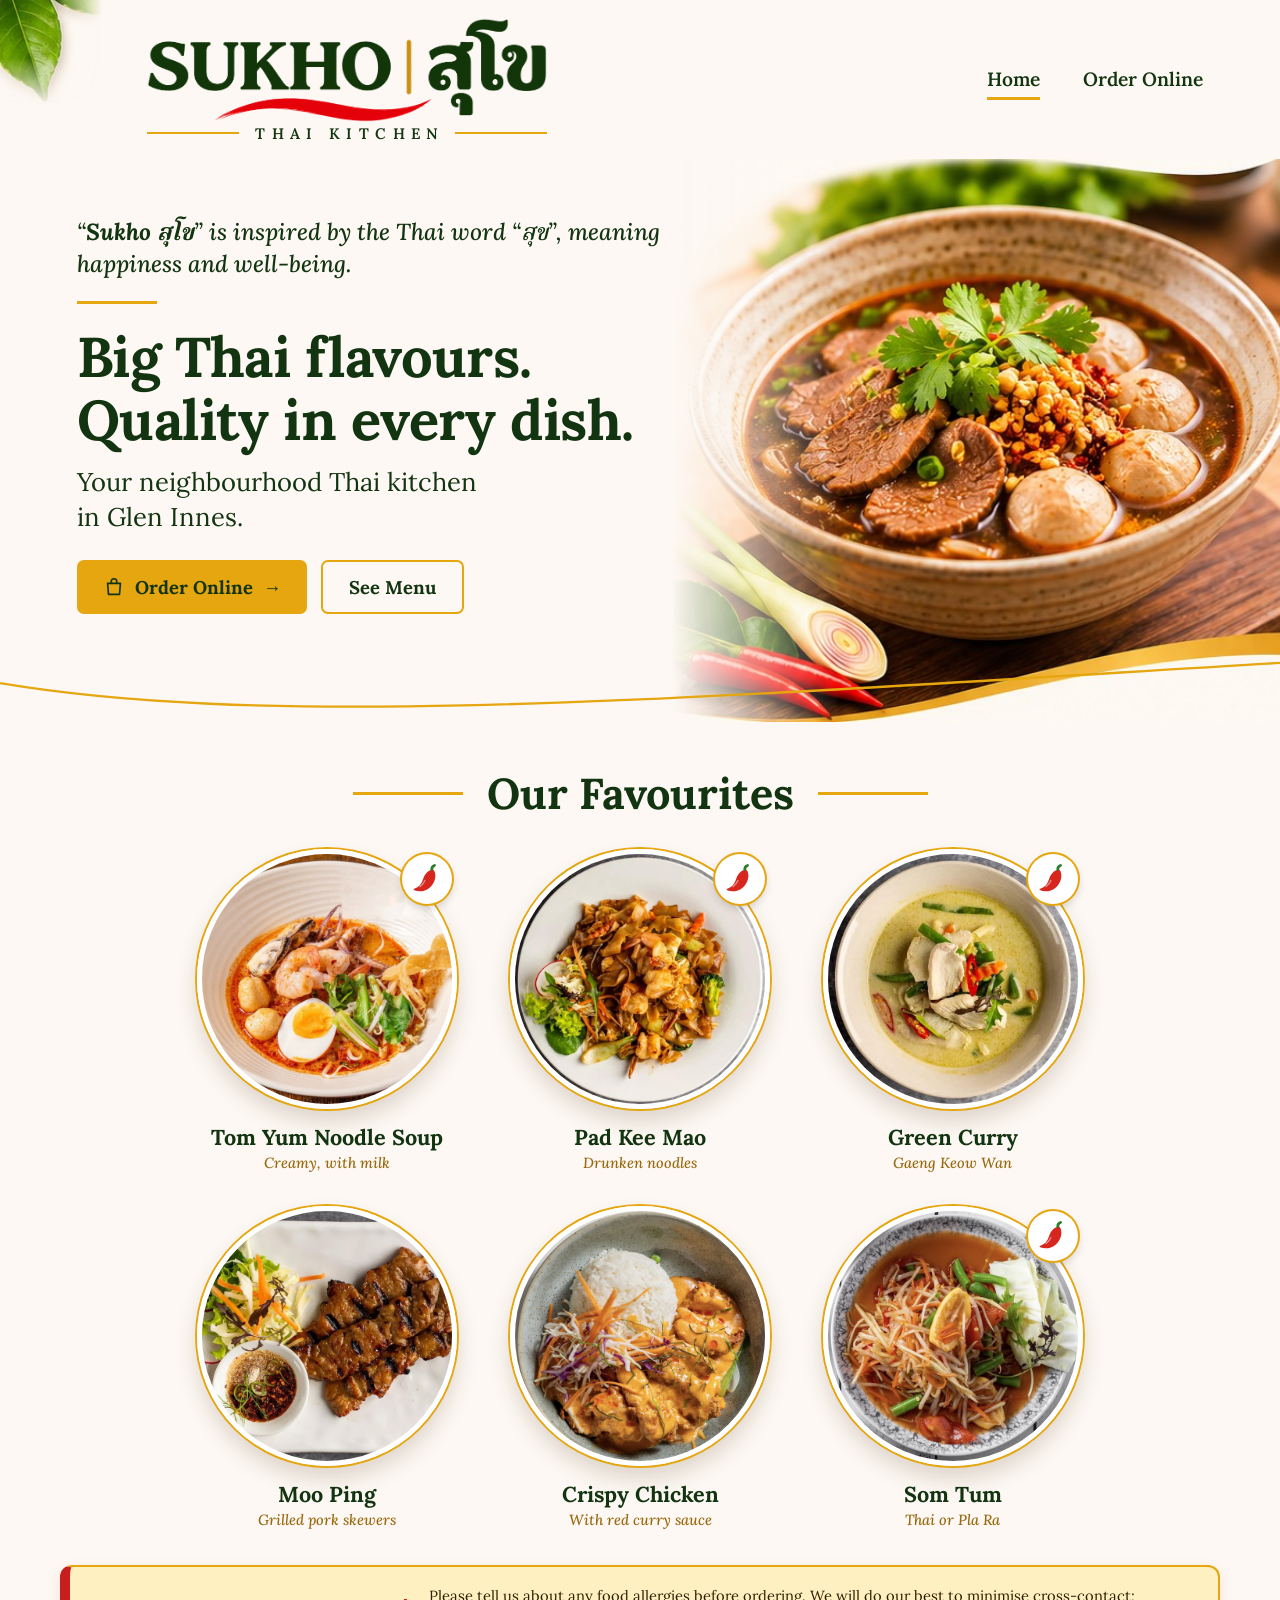
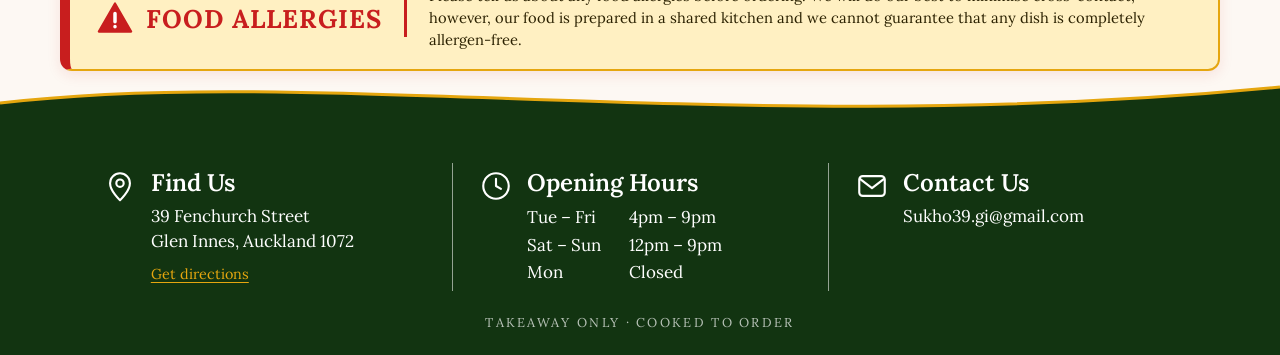
==== index.html @ 6299e85e "Add files via upload" ====
<!DOCTYPE html>
<html lang="en"><head><meta charset="utf-8">
<meta name="viewport" content="width=device-width, initial-scale=1, viewport-fit=cover">
<title>Sukho Thai Kitchen | สุโข – Glen Innes</title>
<meta name="description" content="Sukho Thai Kitchen, Glen Innes, Auckland. Big Thai flavours, quality in every dish. Takeaway cooked to order.">
<link rel="stylesheet" href="https://fonts.googleapis.com/css2?family=Lora:ital,wght@0,500;0,600;0,700;1,500;1,600&family=Noto+Serif+Thai:wght@500;700&display=swap">
<style>*,*:before,*:after{box-sizing:border-box}
:root{--cream:#FDF8F3;--green:#123411;--green2:#0E2A0E;--gold:#E5A60F;--ink:#1C2A1B;--mute:#3A4A39;--red:#C81E1E}
html{scroll-behavior:smooth}
body{margin:0;background:var(--cream);color:var(--ink);font:17px/1.55 "Lora","Noto Serif Thai",Georgia,serif;overflow-x:hidden}
img{max-width:100%;display:block}a{color:inherit}
:focus-visible{outline:3px solid var(--gold);outline-offset:3px}
[hidden]{display:none!important}

/* header */
.top{position:relative;display:flex;align-items:center;justify-content:space-between;gap:24px;padding:18px clamp(16px,6vw,110px) 6px;max-width:1280px;margin:0 auto}
.leaf{position:absolute;left:0;top:0;width:clamp(48px,8vw,104px);pointer-events:none;-webkit-mask-image:linear-gradient(90deg,#000 55%,transparent 100%),linear-gradient(180deg,#000 55%,transparent 100%);-webkit-mask-composite:source-in;mask-image:linear-gradient(90deg,#000 55%,transparent 100%),linear-gradient(180deg,#000 55%,transparent 100%);mask-composite:intersect}
.brand{display:block;margin-left:clamp(20px,6vw,70px);text-decoration:none;position:relative}
.brand>img{width:clamp(190px,32vw,400px);height:auto}
.tk{display:flex;align-items:center;gap:10px;margin-top:2px}
.tk i{flex:1;height:2px;background:var(--gold)}
.tk b{font:600 clamp(.6rem,1.4vw,.95rem) "Lora",serif;letter-spacing:.42em;text-transform:uppercase;color:var(--green);padding-left:.42em}
nav{display:flex;gap:clamp(14px,3.4vw,52px);font:600 clamp(.9rem,1.6vw,1.2rem) "Lora",serif;color:var(--green)}
nav a{text-decoration:none;padding:6px 0;border-bottom:3px solid transparent}
nav a.on{border-color:var(--gold)}
nav a:hover{border-color:var(--gold)}

/* hero */
.hero{position:relative;max-width:1280px;margin:0 auto;display:grid;grid-template-columns:1.05fr 1fr;align-items:center;padding:10px 0 0 clamp(16px,6vw,110px);min-height:520px}
.txt{position:relative;z-index:2;padding:20px 0 70px}
.intro{margin:0;font:italic 500 clamp(1rem,2.1vw,1.45rem)/1.35 "Lora","Noto Serif Thai",serif;color:var(--green)}
.intro b{font-weight:700}
.bar{display:block;width:80px;height:3px;background:var(--gold);margin:22px 0 22px}
h1{margin:0 0 14px;font:700 clamp(1.9rem,4.7vw,3.5rem)/1.12 "Lora",serif;color:var(--green);letter-spacing:-.01em}
.sub{margin:0 0 26px;font-size:clamp(1.05rem,2.1vw,1.6rem);line-height:1.35;color:var(--green)}
.btns{display:flex;flex-wrap:wrap;gap:14px}
.btn{display:inline-flex;align-items:center;gap:10px;text-decoration:none;font:700 clamp(.95rem,1.6vw,1.15rem) "Lora",serif;padding:13px 26px;border-radius:7px;transition:transform .15s}
.btn:hover{transform:translateY(-2px)}
.btn svg{width:22px;height:22px;fill:none;stroke:currentColor;stroke-width:1.8;stroke-linecap:round;stroke-linejoin:round}
.pri{background:var(--gold);color:var(--green)}
.pri:hover{background:#F0B52A}
.sec{border:2px solid var(--gold);color:var(--green);background:transparent}
.pic{position:relative;align-self:stretch;margin-left:-14%}
.pic img{width:100%;height:100%;object-fit:cover;object-position:left center;
 -webkit-mask-image:linear-gradient(90deg,transparent 0,transparent 9%,#000 34%);mask-image:linear-gradient(90deg,transparent 0,transparent 9%,#000 34%)}
.wave{position:absolute;left:0;right:0;bottom:0;width:100%;height:70px;z-index:3;pointer-events:none}

/* favourites */
.fav{max-width:1240px;margin:0 auto;padding:44px clamp(14px,3vw,40px) 18px}
.fav h2{display:flex;align-items:center;justify-content:center;gap:24px;margin:0 0 28px;font:700 clamp(1.7rem,3.6vw,2.7rem) "Lora",serif;color:var(--green)}
.fav h2 i{flex:0 1 110px;height:3px;background:var(--gold)}
.grid{display:grid;grid-template-columns:repeat(3,1fr);gap:38px clamp(18px,3vw,44px);max-width:1080px;margin:0 auto}
figure{margin:0;text-align:center}
.ph{position:relative;display:block;width:min(100%,260px);margin:0 auto}
.hot{position:absolute;right:2%;top:2%;width:clamp(38px,5vw,50px);aspect-ratio:1;border-radius:50%;background:#fff;box-shadow:0 0 0 2px var(--gold),0 4px 10px rgba(0,0,0,.18);display:grid;place-items:center}
.hot svg{width:68%;height:68%}
.sr{position:absolute;width:1px;height:1px;overflow:hidden;clip:rect(0 0 0 0)}
.legend{display:flex;align-items:center;justify-content:center;gap:8px;margin:-10px 0 28px;font-size:.9rem;color:var(--mute);text-align:center}
.legend .lg{width:20px;height:20px;flex:none}
figure img,.ph img{display:block;width:100%;aspect-ratio:1;object-fit:cover;border-radius:50%;margin:0 auto;border:5px solid #fff;box-shadow:0 0 0 2px var(--gold),0 12px 22px rgba(70,45,10,.18);transition:transform .25s}
figure:hover img{transform:scale(1.03)}
.fav .legend{margin:28px 0 0}
figcaption{margin-top:16px;display:flex;flex-direction:column;gap:2px}
figcaption strong{font:700 clamp(1.05rem,2vw,1.35rem) "Lora",serif;color:var(--green)}
figcaption em{font:italic 500 .92rem "Lora",serif;color:#9A6A12}
figcaption span{margin-top:4px;font-size:.88rem;line-height:1.5;color:var(--mute);max-width:30ch;margin-inline:auto}

/* home: 4 featured + menu link */
.grid.six{grid-template-columns:repeat(3,1fr);max-width:900px;gap:34px clamp(18px,3vw,44px)}
.grid.six figcaption{margin-top:14px}
.morewrap{margin:30px 0 0;text-align:center}
.morewrap .btn{display:inline-flex}

/* menu page */
.menu{max-width:1120px;margin:0 auto;padding:34px clamp(16px,4vw,40px) 10px}
.menu h1{display:flex;align-items:center;justify-content:center;gap:24px;margin:0 0 14px;font:700 clamp(2rem,4.4vw,3.2rem) "Lora",serif;color:var(--green)}
.menu h1 i{flex:0 1 110px;height:3px;background:var(--gold)}
.menu .legend{margin:0 0 34px}
.mlist{display:grid;grid-template-columns:repeat(2,1fr);gap:30px clamp(24px,4vw,56px)}
.item{display:flex;gap:20px;align-items:center}
.item .ph{flex:none;width:clamp(104px,16vw,150px);margin:0}
.item .ph img{border-width:4px}
.item:last-child{grid-column:1/-1;justify-self:center;max-width:560px}
.item .hot{width:clamp(30px,4vw,38px)}
.item h3{margin:0;font:700 clamp(1.1rem,2vw,1.4rem) "Lora",serif;color:var(--green);line-height:1.25}
.item em{display:block;margin:2px 0 6px;font:italic 500 .92rem "Lora",serif;color:#9A6A12}
.item p{margin:0;font-size:.92rem;line-height:1.5;color:var(--mute)}
.soon{margin:36px 0 0;text-align:center;font-size:.9rem;color:var(--mute);font-style:italic}

/* allergy */
.allergy{display:flex;align-items:center;gap:22px;max-width:1160px;margin:18px auto 56px;padding:18px 26px;background:#FFF0C2;border:2px solid var(--gold);border-left:10px solid var(--red);border-radius:12px;box-shadow:0 4px 14px rgba(200,30,30,.10)}
.allergy{width:calc(100% - 28px)}
.ttl{display:flex;align-items:center;gap:12px;flex:none;padding-right:22px;border-right:3px solid var(--red)}
.ttl svg{width:38px;height:38px;flex:none}
.ttl strong{font:800 clamp(1.1rem,2.2vw,1.6rem) "Lora",serif;color:var(--red);text-transform:uppercase;letter-spacing:.04em}
.allergy p{margin:0;font-size:.92rem;line-height:1.5;color:#2B2100}

/* footer */
footer{position:relative;background:var(--green);color:#fff;padding:36px clamp(16px,6vw,110px) 22px}
.fw{position:absolute;left:0;right:0;top:-58px;width:100%;height:60px}
.cols{position:relative;display:grid;grid-template-columns:repeat(3,1fr);max-width:1160px;margin:0 auto}
.c{display:flex;gap:14px;align-items:flex-start;padding:4px 26px}
.c+.c{border-left:1px solid rgba(255,255,255,.55)}
.c svg{flex:none;width:34px;height:34px;fill:none;stroke:#fff;stroke-width:1.5;stroke-linecap:round;stroke-linejoin:round;margin-top:2px}
h3{margin:0 0 6px;font:600 clamp(1.1rem,2vw,1.5rem) "Lora",serif}
.c p{margin:0 0 6px;line-height:1.45}
.c a{text-decoration:none}
.c a:hover{text-decoration:underline}
.dir{display:inline-block;margin-top:2px;color:var(--gold);font-size:.9rem;text-decoration:underline!important;text-underline-offset:3px}
table{border-collapse:collapse}td{padding:1px 28px 1px 0;line-height:1.5}
.note{margin:22px 0 0;text-align:center;font-size:.8rem;letter-spacing:.18em;text-transform:uppercase;color:rgba(255,255,255,.7)}

/* tablet / phone */
@media(max-width:860px){
 .top{flex-wrap:wrap;padding-top:14px}
 nav{width:100%;justify-content:center;padding-top:4px}
 .hero{grid-template-columns:1fr;padding:0 16px;min-height:0}
 .txt{padding:16px 0 10px}
 .pic{margin:0 -16px;aspect-ratio:4/3;max-height:420px}
 .pic img{-webkit-mask-image:linear-gradient(180deg,transparent 0,#000 22%),linear-gradient(90deg,transparent 0,transparent 7%,#000 22%);-webkit-mask-composite:source-in;mask-image:linear-gradient(180deg,transparent 0,#000 22%),linear-gradient(90deg,transparent 0,transparent 7%,#000 22%);mask-composite:intersect;object-position:center}
 .fav h2{gap:12px;font-size:1.6rem;white-space:nowrap}.fav h2 i{flex:1 1 20px;min-width:14px}
 .wave{height:44px}
 .grid{grid-template-columns:repeat(2,1fr);gap:26px 14px}
 .grid.six{grid-template-columns:repeat(3,1fr);gap:22px 8px}
 .grid.six figcaption strong{font-size:.82rem}.grid.six figcaption em{font-size:.72rem}
 .grid.six .ph img{border-width:3px}.grid.six .hot{width:26px}
 .mlist{grid-template-columns:1fr;gap:22px}
 .item{gap:14px}
 .menu h1{gap:12px}.menu h1 i{flex:1 1 20px;min-width:14px}
 .allergy{flex-direction:column;align-items:flex-start;gap:10px;padding:16px 18px}
 .ttl{border-right:0;padding-right:0}
 .allergy{border-left-width:8px;padding:16px 18px}
 .cols{grid-template-columns:1fr;gap:18px}
 .c,.c+.c{border-left:0;padding:0}
 .c+.c{border-top:1px solid rgba(255,255,255,.3);padding-top:16px}
}
@media(prefers-reduced-motion:reduce){html{scroll-behavior:auto}.btn,figure img{transition:none}}
</style></head>
<body>

<!-- HEADER -->
<header class="top">
 <img class="leaf" src="[data-uri]" alt="">
 <a class="brand" href="#top" aria-label="Sukho Thai Kitchen">
  <img src="[data-uri]" alt="Sukho สุโข">
  <span class="tk"><i></i><b>Thai Kitchen</b><i></i></span>
 </a>
 <nav aria-label="Main">
  <a class="on" href="#top">Home</a>
  <a href="#contact" data-order>Order Online</a>
 </nav>
</header>

<!-- HERO -->
<section class="hero" id="top">
 <div class="txt">
  <p class="intro">“<b>Sukho สุโข</b>” is inspired by the Thai word “สุข”, meaning happiness and well-being.</p>
  <i class="bar"></i>
  <h1>Big Thai flavours.<br>Quality in every dish.</h1>
  <p class="sub">Your neighbourhood Thai kitchen<br>in Glen Innes.</p>
  <div class="btns">
   <a class="btn pri" href="#contact" data-order><svg viewBox="0 0 24 24" aria-hidden="true"><path d="M5 8h14l-1 12H6L5 8z"/><path d="M9 8V6a3 3 0 016 0v2"/></svg><span data-ordertxt>Order Online</span><em>→</em></a>
   <a class="btn sec" href="#favourites" data-menu>See Menu</a>
  </div>
 </div>
 <div class="pic"><img src="[data-uri]" alt="Thai beef noodle soup with meatballs, coriander and chilli"></div>
 <svg class="wave" viewBox="0 0 1200 90" preserveAspectRatio="none" aria-hidden="true"><path d="M0 40C260 100 640 60 1200 14" fill="none" stroke="#E5A60F" stroke-width="3"/></svg>
</section>

<!-- FAVOURITES -->
<section class="fav" id="favourites">
 <h2><i></i>Our Favourites<i></i></h2>
 <div class="grid six">
  <figure><span class="ph"><img src="[data-uri]" alt="Tom Yum Noodle Soup, Creamy, with milk"><span class="hot" title="Spicy"><svg viewBox="0 0 32 32" aria-hidden="true"><path d="M20.500 7.200c-4.200 1-6.800 4.400-8.300 9.300-1.300 4.200-3.800 7.300-8.100 8.600-1 .3-.9 1.300-.1 1.600 8.800 3.100 17.300-2.200 19.500-10.800 1-3.800.1-6.800-1.500-8.500-.6-.6-1.100-.4-1.500-.2z" fill="#D7261E"/><path d="M20.500 7.200c-.1-1.800.8-3.300 2.600-3.900" fill="none" stroke="#2F7A2B" stroke-width="2.600" stroke-linecap="round"/><path d="M14 17.500c-.9 2.400-2.400 4.300-4.600 5.600" fill="none" stroke="#fff" stroke-opacity=".45" stroke-width="1.400" stroke-linecap="round"/></svg><b class="sr">Spicy</b></span></span><figcaption><strong>Tom Yum Noodle Soup</strong><em>Creamy, with milk</em></figcaption></figure>
  <figure><span class="ph"><img src="[data-uri]" alt="Pad Kee Mao, Drunken noodles"><span class="hot" title="Spicy"><svg viewBox="0 0 32 32" aria-hidden="true"><path d="M20.500 7.200c-4.200 1-6.800 4.400-8.300 9.300-1.300 4.200-3.800 7.300-8.100 8.600-1 .3-.9 1.300-.1 1.600 8.800 3.100 17.300-2.200 19.500-10.800 1-3.800.1-6.800-1.500-8.500-.6-.6-1.100-.4-1.500-.2z" fill="#D7261E"/><path d="M20.500 7.200c-.1-1.800.8-3.300 2.600-3.900" fill="none" stroke="#2F7A2B" stroke-width="2.600" stroke-linecap="round"/><path d="M14 17.500c-.9 2.400-2.400 4.300-4.600 5.600" fill="none" stroke="#fff" stroke-opacity=".45" stroke-width="1.400" stroke-linecap="round"/></svg><b class="sr">Spicy</b></span></span><figcaption><strong>Pad Kee Mao</strong><em>Drunken noodles</em></figcaption></figure>
  <figure><span class="ph"><img src="[data-uri]" alt="Green Curry, Gaeng Keow Wan"><span class="hot" title="Spicy"><svg viewBox="0 0 32 32" aria-hidden="true"><path d="M20.500 7.200c-4.200 1-6.800 4.400-8.300 9.300-1.300 4.200-3.800 7.300-8.100 8.600-1 .3-.9 1.300-.1 1.600 8.800 3.100 17.300-2.200 19.500-10.800 1-3.800.1-6.800-1.500-8.500-.6-.6-1.100-.4-1.500-.2z" fill="#D7261E"/><path d="M20.500 7.200c-.1-1.800.8-3.300 2.600-3.900" fill="none" stroke="#2F7A2B" stroke-width="2.600" stroke-linecap="round"/><path d="M14 17.500c-.9 2.400-2.400 4.300-4.600 5.600" fill="none" stroke="#fff" stroke-opacity=".45" stroke-width="1.400" stroke-linecap="round"/></svg><b class="sr">Spicy</b></span></span><figcaption><strong>Green Curry</strong><em>Gaeng Keow Wan</em></figcaption></figure>
  <figure><span class="ph"><img src="[data-uri]" alt="Moo Ping, Grilled pork skewers"></span><figcaption><strong>Moo Ping</strong><em>Grilled pork skewers</em></figcaption></figure>
  <figure><span class="ph"><img src="[data-uri]" alt="Crispy Chicken, With red curry sauce"></span><figcaption><strong>Crispy Chicken</strong><em>With red curry sauce</em></figcaption></figure>
  <figure><span class="ph"><img src="[data-uri]" alt="Som Tum, Thai or Pla Ra"><span class="hot" title="Spicy"><svg viewBox="0 0 32 32" aria-hidden="true"><path d="M20.500 7.200c-4.200 1-6.800 4.400-8.300 9.300-1.300 4.200-3.800 7.300-8.100 8.600-1 .3-.9 1.300-.1 1.600 8.800 3.100 17.300-2.200 19.500-10.800 1-3.800.1-6.800-1.500-8.500-.6-.6-1.100-.4-1.500-.2z" fill="#D7261E"/><path d="M20.500 7.200c-.1-1.800.8-3.300 2.600-3.900" fill="none" stroke="#2F7A2B" stroke-width="2.600" stroke-linecap="round"/><path d="M14 17.500c-.9 2.400-2.400 4.300-4.600 5.600" fill="none" stroke="#fff" stroke-opacity=".45" stroke-width="1.400" stroke-linecap="round"/></svg><b class="sr">Spicy</b></span></span><figcaption><strong>Som Tum</strong><em>Thai or Pla Ra</em></figcaption></figure>
 </div>
</section>

<!-- FOOD ALLERGIES -->
<section class="allergy" aria-labelledby="alg">
 <div class="ttl"><svg viewBox="0 0 24 24" aria-hidden="true"><path d="M12 2.800 1.800 20.600h20.400L12 2.800z" fill="#C81E1E" stroke="#C81E1E" stroke-width="1.400" stroke-linejoin="round"/><path d="M12 9.200v5.200M12 17.400v.1" fill="none" stroke="#fff" stroke-width="2.200" stroke-linecap="round"/></svg><strong id="alg">Food Allergies</strong></div>
 <p>Please tell us about any food allergies before ordering. We will do our best to minimise cross-contact; however, our food is prepared in a shared kitchen and we cannot guarantee that any dish is completely allergen-free.</p>
</section>

<!-- FOOTER -->
<footer id="contact">
 <svg class="fw" viewBox="0 0 1200 60" preserveAspectRatio="none" aria-hidden="true"><path d="M0 34C300 -4 700 70 1200 18V60H0z" fill="#123411"/><path d="M0 34C300 -4 700 70 1200 18" fill="none" stroke="#E5A60F" stroke-width="3"/></svg>
 <div class="cols">
  <div class="c"><svg viewBox="0 0 24 24" aria-hidden="true"><path d="M12 22s7-6.400 7-12a7 7 0 10-14 0c0 5.600 7 12 7 12z"/><circle cx="12" cy="10" r="2.600"/></svg>
   <div><h3>Find Us</h3><p>39 Fenchurch Street<br>Glen Innes, Auckland 1072</p><a class="dir" href="https://www.google.com/maps/search/?api=1&amp;query=39+Fenchurch+Street+Glen+Innes+Auckland+1072" target="_blank" rel="noopener">Get directions</a></div></div>
  <div class="c"><svg viewBox="0 0 24 24" aria-hidden="true"><circle cx="12" cy="12" r="9"/><path d="M12 7v5l3.500 2"/></svg>
   <div><h3>Opening Hours</h3><table><tr><td>Tue – Fri</td><td>4pm – 9pm</td></tr><tr><td>Sat – Sun</td><td>12pm – 9pm</td></tr><tr><td>Mon</td><td>Closed</td></tr></table></div></div>
  <div class="c"><svg viewBox="0 0 24 24" aria-hidden="true"><rect x="3" y="5" width="18" height="14" rx="2.500"/><path d="M3.500 7l8.500 6.500L20.500 7"/></svg>
   <div><h3>Contact Us</h3><p><a href="mailto:Sukho39.gi@gmail.com">Sukho39.gi@gmail.com</a></p><p data-phoneRow hidden><a data-call></a></p></div></div>
 </div>
 <p class="note">Takeaway only · Cooked to order</p>
</footer>

<script>
/* ===== EDIT HERE ===== */
var PHONE="";        // e.g. "09 123 4567"  -> shows phone number and a call link
var ORDER_URL="";    // online ordering link, when you have one (leave empty for now)
var MENU_URL="";     // paste your menu PDF link here later, e.g. "menu.pdf" or a full https:// link
/* ===================== */
(function(){
 var d=document;
 var tel=PHONE.replace(/[^+\d]/g,"");
 [].forEach.call(d.querySelectorAll("[data-call]"),function(a){if(tel){a.href="tel:"+tel;a.textContent=PHONE;}});
 [].forEach.call(d.querySelectorAll("[data-phoneRow]"),function(r){if(tel)r.hidden=false;});
 [].forEach.call(d.querySelectorAll("[data-order]"),function(a){
  if(ORDER_URL){a.href=ORDER_URL;a.target="_blank";a.rel="noopener";}
  else if(tel){a.href="tel:"+tel;}
  else{a.href="#contact";}
 });
 if(MENU_URL)[].forEach.call(d.querySelectorAll("[data-menu]"),function(a){a.href=MENU_URL;a.target="_blank";a.rel="noopener";});
 if(!ORDER_URL&&tel){var t=d.querySelector("[data-ordertxt]");if(t)t.textContent="Call to Order";}
})();
</script>
</body></html>
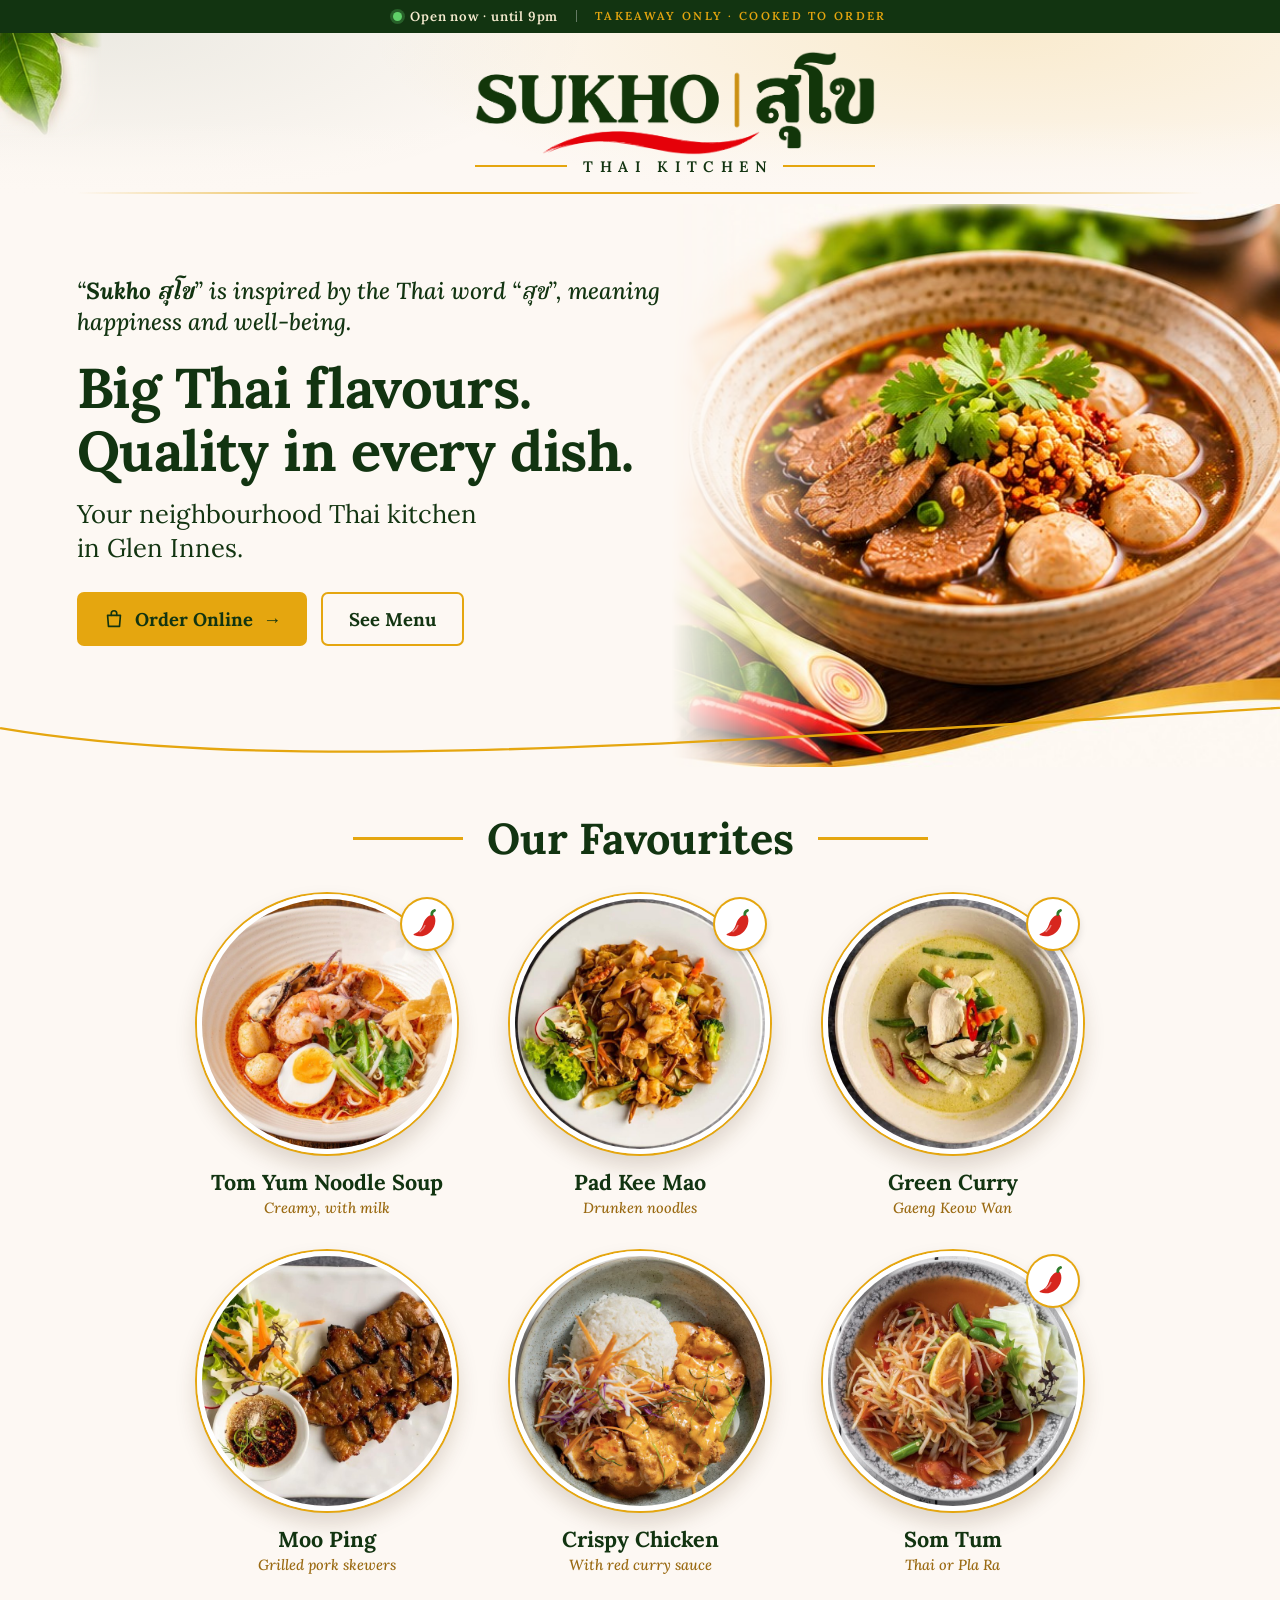
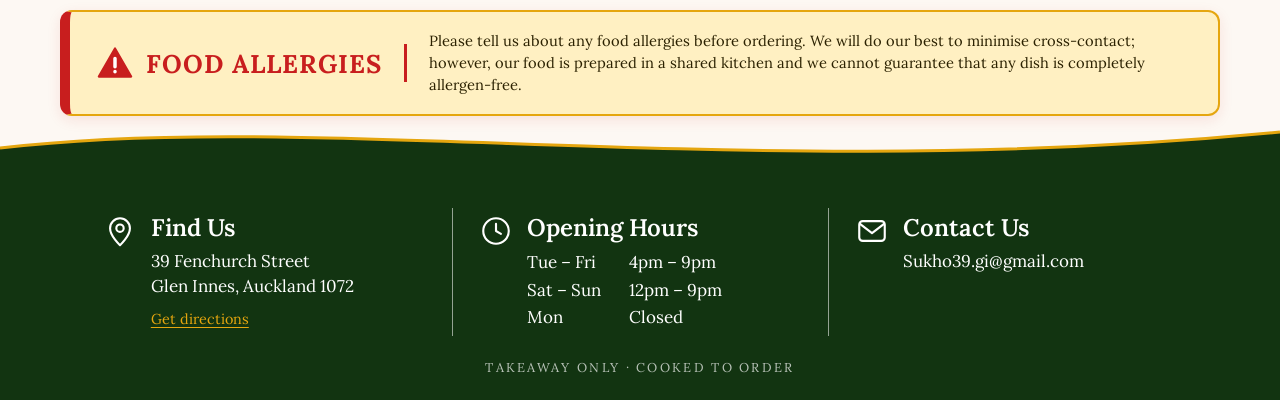
==== commit 50d1ec04: "Add files via upload" ====
--- a/index.html
+++ b/index.html
@@ -13,7 +13,7 @@
 [hidden]{display:none!important}
 
 /* header */
-.top{position:relative;display:flex;align-items:center;justify-content:space-between;gap:24px;padding:18px clamp(16px,6vw,110px) 6px;max-width:1280px;margin:0 auto}
+.top{position:relative;display:flex;align-items:center;justify-content:center;gap:24px;padding:18px clamp(16px,6vw,110px) 6px;max-width:1280px;margin:0 auto}
 .leaf{position:absolute;left:0;top:0;width:clamp(48px,8vw,104px);pointer-events:none;-webkit-mask-image:linear-gradient(90deg,#000 55%,transparent 100%),linear-gradient(180deg,#000 55%,transparent 100%);-webkit-mask-composite:source-in;mask-image:linear-gradient(90deg,#000 55%,transparent 100%),linear-gradient(180deg,#000 55%,transparent 100%);mask-composite:intersect}
 .brand{display:block;margin-left:clamp(20px,6vw,70px);text-decoration:none;position:relative}
 .brand>img{width:clamp(190px,32vw,400px);height:auto}
@@ -22,13 +22,28 @@
 .tk b{font:600 clamp(.6rem,1.4vw,.95rem) "Lora",serif;letter-spacing:.42em;text-transform:uppercase;color:var(--green);padding-left:.42em}
 nav{display:flex;gap:clamp(14px,3.4vw,52px);font:600 clamp(.9rem,1.6vw,1.2rem) "Lora",serif;color:var(--green)}
 nav a{text-decoration:none;padding:6px 0;border-bottom:3px solid transparent}
-nav a.on{border-color:var(--gold)}
+nav a.on{border-color:transparent}
 nav a:hover{border-color:var(--gold)}
+
+/* top strip + header polish */
+.strip{background:var(--green);color:#F6EBD0;display:flex;justify-content:center;align-items:center;gap:18px;flex-wrap:wrap;padding:8px 16px;font:600 .82rem/1.3 "Lora",serif;letter-spacing:.06em}
+.strip .st{display:inline-flex;align-items:center;gap:8px}
+.strip .dot{width:9px;height:9px;border-radius:50%;background:#9aa592;box-shadow:0 0 0 3px rgba(255,255,255,.12)}
+.strip.open .dot{background:#5FD068;box-shadow:0 0 0 3px rgba(95,208,104,.28)}
+.strip .tag{color:var(--gold);text-transform:uppercase;letter-spacing:.2em;font-size:.72rem}
+.strip .tag:before{content:"";display:inline-block;width:1px;height:12px;background:rgba(255,255,255,.35);margin-right:18px;vertical-align:-2px}
+.hdr{background:linear-gradient(180deg,transparent 55%,var(--cream)),radial-gradient(900px 260px at 78% 0,rgba(229,166,15,.16),transparent 70%),radial-gradient(700px 240px at 8% 0,rgba(18,52,17,.07),transparent 70%),var(--cream)}
+nav{align-items:center}
+nav a.ordb{background:var(--gold);color:var(--green);padding:10px 22px;border-radius:999px;border-bottom:0;box-shadow:0 3px 0 #B98308;transition:transform .15s,background .15s}
+nav a.ordb:hover{background:#F0B52A;transform:translateY(-2px)}
+.orn{display:flex;align-items:center;gap:14px;max-width:1280px;margin:10px auto 0;padding:0 clamp(16px,6vw,110px)}
+.orn i{flex:1;height:2px;background:linear-gradient(90deg,transparent,var(--gold) 30%,var(--gold) 70%,transparent)}
+.orn svg{width:28px;height:28px;flex:none}
 
 /* hero */
 .hero{position:relative;max-width:1280px;margin:0 auto;display:grid;grid-template-columns:1.05fr 1fr;align-items:center;padding:10px 0 0 clamp(16px,6vw,110px);min-height:520px}
 .txt{position:relative;z-index:2;padding:20px 0 70px}
-.intro{margin:0;font:italic 500 clamp(1rem,2.1vw,1.45rem)/1.35 "Lora","Noto Serif Thai",serif;color:var(--green)}
+.intro{margin:0 0 20px;font:italic 500 clamp(1rem,2.1vw,1.45rem)/1.35 "Lora","Noto Serif Thai",serif;color:var(--green)}
 .intro b{font-weight:700}
 .bar{display:block;width:80px;height:3px;background:var(--gold);margin:22px 0 22px}
 h1{margin:0 0 14px;font:700 clamp(1.9rem,4.7vw,3.5rem)/1.12 "Lora",serif;color:var(--green);letter-spacing:-.01em}
@@ -112,8 +127,11 @@
 
 /* tablet / phone */
 @media(max-width:860px){
- .top{flex-wrap:wrap;padding-top:14px}
- nav{width:100%;justify-content:center;padding-top:4px}
+ .top{flex-wrap:wrap;padding-top:16px;justify-content:center;text-align:center}
+ .brand{margin-left:0}
+ nav{width:100%;justify-content:center;padding-top:6px;gap:26px}
+ .strip .tag{display:none}
+ .strip{font-size:.78rem;padding:7px 12px}
  .hero{grid-template-columns:1fr;padding:0 16px;min-height:0}
  .txt{padding:16px 0 10px}
  .pic{margin:0 -16px;aspect-ratio:4/3;max-height:420px}
@@ -138,25 +156,26 @@
 </style></head>
 <body>
 
+<!-- TOP STRIP -->
+<div class="strip" id="strip"><span class="st"><i class="dot"></i><span id="openTxt">Takeaway only</span></span><span class="tag">Takeaway only · Cooked to order</span></div>
+
 <!-- HEADER -->
+<div class="hdr">
 <header class="top">
  <img class="leaf" src="[data-uri]" alt="">
  <a class="brand" href="#top" aria-label="Sukho Thai Kitchen">
   <img src="[data-uri]" alt="Sukho สุโข">
   <span class="tk"><i></i><b>Thai Kitchen</b><i></i></span>
  </a>
- <nav aria-label="Main">
-  <a class="on" href="#top">Home</a>
-  <a href="#contact" data-order>Order Online</a>
- </nav>
 </header>
+<div class="orn" aria-hidden="true"><i></i></div>
+</div>
 
 <!-- HERO -->
 <section class="hero" id="top">
  <div class="txt">
   <p class="intro">“<b>Sukho สุโข</b>” is inspired by the Thai word “สุข”, meaning happiness and well-being.</p>
-  <i class="bar"></i>
-  <h1>Big Thai flavours.<br>Quality in every dish.</h1>
+   <h1>Big Thai flavours.<br>Quality in every dish.</h1>
   <p class="sub">Your neighbourhood Thai kitchen<br>in Glen Innes.</p>
   <div class="btns">
    <a class="btn pri" href="#contact" data-order><svg viewBox="0 0 24 24" aria-hidden="true"><path d="M5 8h14l-1 12H6L5 8z"/><path d="M9 8V6a3 3 0 016 0v2"/></svg><span data-ordertxt>Order Online</span><em>→</em></a>
@@ -217,7 +236,25 @@
   else{a.href="#contact";}
  });
  if(MENU_URL)[].forEach.call(d.querySelectorAll("[data-menu]"),function(a){a.href=MENU_URL;a.target="_blank";a.rel="noopener";});
- if(!ORDER_URL&&tel){var t=d.querySelector("[data-ordertxt]");if(t)t.textContent="Call to Order";}
+ if(!ORDER_URL&&tel){[].forEach.call(d.querySelectorAll("[data-ordertxt],[data-ordertxt2]"),function(t){t.textContent="Call to Order";});}
+ /* open / closed status (Auckland time) */
+ try{
+  var H={2:[16,21],3:[16,21],4:[16,21],5:[16,21],6:[12,21],0:[12,21]}; /* Mon closed */
+  var N=["Sun","Mon","Tue","Wed","Thu","Fri","Sat"];
+  var f=new Intl.DateTimeFormat("en-NZ",{timeZone:"Pacific/Auckland",weekday:"short",hour:"numeric",minute:"numeric",hour12:false}).formatToParts(new Date());
+  var p={};f.forEach(function(x){p[x.type]=x.value});
+  var dow=N.indexOf(p.weekday),hr=(+p.hour%24)+(+p.minute)/60,h=H[dow];
+  function fmt(x){return x>12?(x-12)+"pm":(x===12?"12pm":x+"am");}
+  var txt,open=false;
+  if(h&&hr>=h[0]&&hr<h[1]){open=true;txt="Open now · until "+fmt(h[1]);}
+  else{
+   var k,nd=-1,nh;
+   for(k=0;k<8;k++){var dd=(dow+k)%7,hh=H[dd];if(hh&&(k>0||hr<hh[0])){nd=k;nh=hh[0];break;}}
+   txt="Closed now · opens "+(nd===0?"today":nd===1?"tomorrow":N[(dow+nd)%7])+" "+fmt(nh);
+  }
+  d.getElementById("openTxt").textContent=txt;
+  if(open)d.getElementById("strip").className+=" open";
+ }catch(e){}
 })();
 </script>
 </body></html>
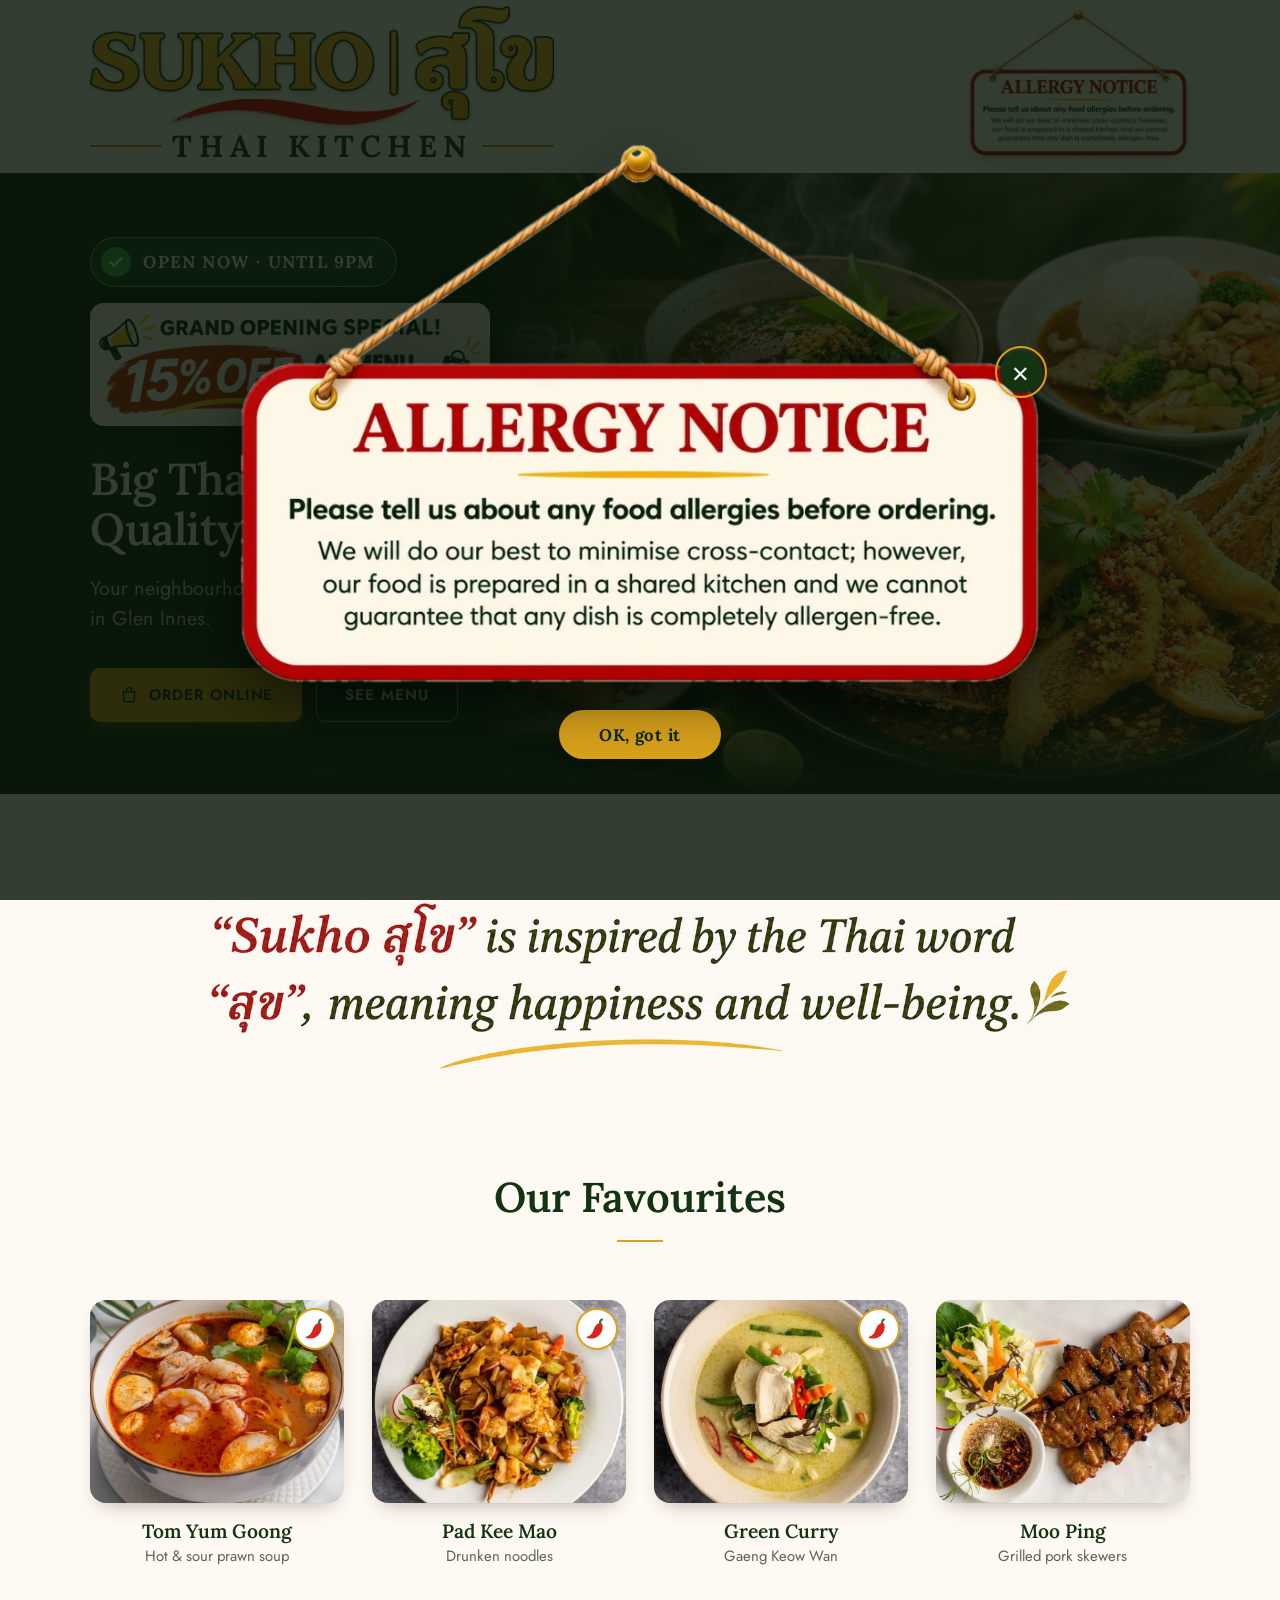
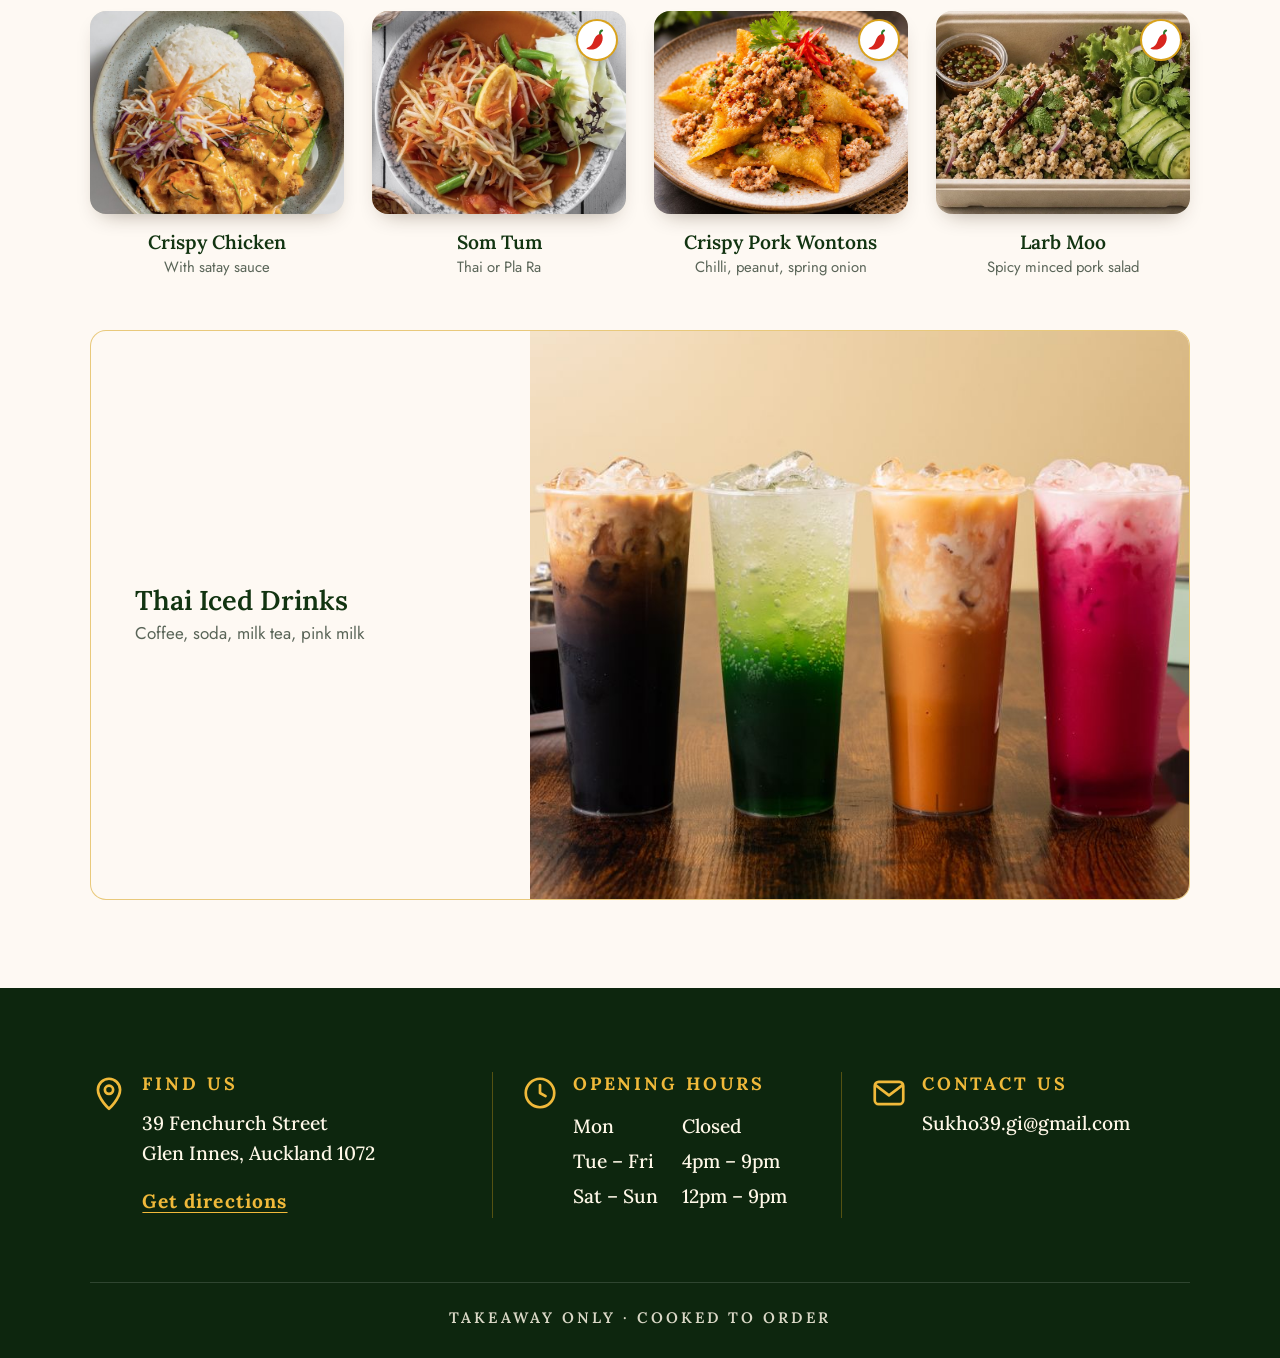
==== commit b3c07426: "Add files via upload" ====
--- a/index.html
+++ b/index.html
@@ -2,231 +2,237 @@
 <html lang="en"><head><meta charset="utf-8">
 <meta name="viewport" content="width=device-width, initial-scale=1, viewport-fit=cover">
 <title>Sukho Thai Kitchen | สุโข – Glen Innes</title>
-<meta name="description" content="Sukho Thai Kitchen, Glen Innes, Auckland. Big Thai flavours, quality in every dish. Takeaway cooked to order.">
-<link rel="stylesheet" href="https://fonts.googleapis.com/css2?family=Lora:ital,wght@0,500;0,600;0,700;1,500;1,600&family=Noto+Serif+Thai:wght@500;700&display=swap">
-<style>*,*:before,*:after{box-sizing:border-box}
-:root{--cream:#FDF8F3;--green:#123411;--green2:#0E2A0E;--gold:#E5A60F;--ink:#1C2A1B;--mute:#3A4A39;--red:#C81E1E}
-html{scroll-behavior:smooth}
-body{margin:0;background:var(--cream);color:var(--ink);font:17px/1.55 "Lora","Noto Serif Thai",Georgia,serif;overflow-x:hidden}
+<meta name="description" content="Sukho Thai Kitchen, Glen Innes, Auckland. Thai street food cooked to order. Takeaway only.">
+<link rel="canonical" href="https://www.sukho39.nz/">
+<meta property="og:title" content="Sukho Thai Kitchen | สุโข – Glen Innes">
+<meta property="og:description" content="Thai street food cooked to order. Takeaway only. 39 Fenchurch Street, Glen Innes, Auckland.">
+<meta property="og:url" content="https://www.sukho39.nz/">
+<meta property="og:type" content="website">
+<meta name="theme-color" content="#123411">
+<link rel="preconnect" href="https://fonts.googleapis.com"><link rel="preconnect" href="https://fonts.gstatic.com" crossorigin>
+<link rel="stylesheet" href="https://fonts.googleapis.com/css2?family=Jost:wght@400;500;600&family=Lora:ital,wght@0,500;0,600;1,500&family=Noto+Serif+Thai:wght@500;600&family=Noto+Sans+Thai:wght@400;500&display=swap">
+<style>
+*,*:before,*:after{box-sizing:border-box}
+:root{
+ --cream:#FEF9F3;--white:#fff;--sand:#F6EEDC;--green:#123411;--deep:#0D260E;--gold:#D9A21B;--gold-d:#B98308;--ink:#1D2B1C;--mute:#5A6558;--red:#C81E1E;
+ --serif:"Lora","Noto Serif Thai",Georgia,serif;--sans:"Jost","Noto Sans Thai",system-ui,-apple-system,"Segoe UI",sans-serif;
+ --pad:clamp(20px,5.5vw,88px);--max:1240px;--r:16px}
+html{scroll-behavior:smooth;overflow-x:clip;scroll-padding-top:12px}
+body{margin:0;background:var(--cream);color:var(--ink);font:400 17px/1.65 var(--sans);overflow-x:clip;-webkit-font-smoothing:antialiased;text-rendering:optimizeLegibility}
 img{max-width:100%;display:block}a{color:inherit}
-:focus-visible{outline:3px solid var(--gold);outline-offset:3px}
+:focus-visible{outline:2px solid var(--gold);outline-offset:3px;border-radius:4px}
 [hidden]{display:none!important}
-
-/* header */
-.top{position:relative;display:flex;align-items:center;justify-content:center;gap:24px;padding:18px clamp(16px,6vw,110px) 6px;max-width:1280px;margin:0 auto}
-.leaf{position:absolute;left:0;top:0;width:clamp(48px,8vw,104px);pointer-events:none;-webkit-mask-image:linear-gradient(90deg,#000 55%,transparent 100%),linear-gradient(180deg,#000 55%,transparent 100%);-webkit-mask-composite:source-in;mask-image:linear-gradient(90deg,#000 55%,transparent 100%),linear-gradient(180deg,#000 55%,transparent 100%);mask-composite:intersect}
-.brand{display:block;margin-left:clamp(20px,6vw,70px);text-decoration:none;position:relative}
-.brand>img{width:clamp(190px,32vw,400px);height:auto}
-.tk{display:flex;align-items:center;gap:10px;margin-top:2px}
-.tk i{flex:1;height:2px;background:var(--gold)}
-.tk b{font:600 clamp(.6rem,1.4vw,.95rem) "Lora",serif;letter-spacing:.42em;text-transform:uppercase;color:var(--green);padding-left:.42em}
-nav{display:flex;gap:clamp(14px,3.4vw,52px);font:600 clamp(.9rem,1.6vw,1.2rem) "Lora",serif;color:var(--green)}
-nav a{text-decoration:none;padding:6px 0;border-bottom:3px solid transparent}
-nav a.on{border-color:transparent}
-nav a:hover{border-color:var(--gold)}
-
-/* top strip + header polish */
-.strip{background:var(--green);color:#F6EBD0;display:flex;justify-content:center;align-items:center;gap:18px;flex-wrap:wrap;padding:8px 16px;font:600 .82rem/1.3 "Lora",serif;letter-spacing:.06em}
-.strip .st{display:inline-flex;align-items:center;gap:8px}
-.strip .dot{width:9px;height:9px;border-radius:50%;background:#9aa592;box-shadow:0 0 0 3px rgba(255,255,255,.12)}
-.strip.open .dot{background:#5FD068;box-shadow:0 0 0 3px rgba(95,208,104,.28)}
-.strip .tag{color:var(--gold);text-transform:uppercase;letter-spacing:.2em;font-size:.72rem}
-.strip .tag:before{content:"";display:inline-block;width:1px;height:12px;background:rgba(255,255,255,.35);margin-right:18px;vertical-align:-2px}
-.hdr{background:linear-gradient(180deg,transparent 55%,var(--cream)),radial-gradient(900px 260px at 78% 0,rgba(229,166,15,.16),transparent 70%),radial-gradient(700px 240px at 8% 0,rgba(18,52,17,.07),transparent 70%),var(--cream)}
-nav{align-items:center}
-nav a.ordb{background:var(--gold);color:var(--green);padding:10px 22px;border-radius:999px;border-bottom:0;box-shadow:0 3px 0 #B98308;transition:transform .15s,background .15s}
-nav a.ordb:hover{background:#F0B52A;transform:translateY(-2px)}
-.orn{display:flex;align-items:center;gap:14px;max-width:1280px;margin:10px auto 0;padding:0 clamp(16px,6vw,110px)}
-.orn i{flex:1;height:2px;background:linear-gradient(90deg,transparent,var(--gold) 30%,var(--gold) 70%,transparent)}
-.orn svg{width:28px;height:28px;flex:none}
-
-/* hero */
-.hero{position:relative;max-width:1280px;margin:0 auto;display:grid;grid-template-columns:1.05fr 1fr;align-items:center;padding:10px 0 0 clamp(16px,6vw,110px);min-height:520px}
-.txt{position:relative;z-index:2;padding:20px 0 70px}
-.intro{margin:0 0 20px;font:italic 500 clamp(1rem,2.1vw,1.45rem)/1.35 "Lora","Noto Serif Thai",serif;color:var(--green)}
-.intro b{font-weight:700}
-.bar{display:block;width:80px;height:3px;background:var(--gold);margin:22px 0 22px}
-h1{margin:0 0 14px;font:700 clamp(1.9rem,4.7vw,3.5rem)/1.12 "Lora",serif;color:var(--green);letter-spacing:-.01em}
-.sub{margin:0 0 26px;font-size:clamp(1.05rem,2.1vw,1.6rem);line-height:1.35;color:var(--green)}
+.wrap{max-width:var(--max);margin:0 auto;padding-left:var(--pad);padding-right:var(--pad)}
+.sr{position:absolute;width:1px;height:1px;overflow:hidden;clip:rect(0 0 0 0)}
+
+/* ---------- buttons ---------- */
+.btn{display:inline-flex;align-items:center;justify-content:center;gap:10px;text-decoration:none;font:600 .95rem var(--sans);letter-spacing:.06em;text-transform:uppercase;padding:15px 28px;border-radius:10px;border:1.5px solid transparent;transition:background .2s,color .2s,border-color .2s,transform .2s,box-shadow .2s;cursor:pointer}
+.btn svg{width:20px;height:20px;fill:none;stroke:currentColor;stroke-width:1.8;stroke-linecap:round;stroke-linejoin:round}
+.btn.gold{background:var(--gold);color:var(--deep);box-shadow:0 6px 16px rgba(185,131,8,.28)}
+.btn.gold:hover{background:#E7B232;transform:translateY(-2px);box-shadow:0 10px 20px rgba(185,131,8,.32)}
+.btn.line{border-color:var(--gold);color:var(--green);background:transparent}
+.btn.line:hover{background:var(--green);border-color:var(--green);color:#fff}
+.hero .btn.line{border-color:rgba(246,235,208,.6);color:#F6EBD0}
+.hero .btn.line:hover{background:transparent;border-color:var(--gold);color:var(--gold)}
+.btn.sm{padding:11px 20px;font-size:.82rem}
+
+/* ---------- status / promo ---------- */
+.stat{display:inline-flex;align-items:center;gap:12px;margin:0 0 16px;padding:9px 20px 9px 10px;border-radius:999px;background:rgba(214,70,52,.2);border:1.5px solid #E5604F;font:700 clamp(.9rem,1.5vw,1.08rem)/1.2 var(--serif);letter-spacing:.07em;text-transform:uppercase;color:#FFF8E8}
+.stat:before{content:"";width:30px;height:30px;border-radius:50%;flex:none;background:#E5604F url("data:image/svg+xml,%3Csvg xmlns='http://www.w3.org/2000/svg' viewBox='0 0 24 24' fill='none' stroke='%23fff' stroke-width='2.6' stroke-linecap='round'%3E%3Ccircle cx='12' cy='12' r='8.5'/%3E%3Cpath d='M12 7.5V12l3 2'/%3E%3C/svg%3E") center/20px no-repeat}
+.stat.open{background:rgba(60,170,80,.22);border-color:#5FD068}
+.stat.open:before{background:#3FB653 url("data:image/svg+xml,%3Csvg xmlns='http://www.w3.org/2000/svg' viewBox='0 0 24 24' fill='none' stroke='%23fff' stroke-width='3' stroke-linecap='round' stroke-linejoin='round'%3E%3Cpath d='M5.5 12.5l4.2 4.2L18.5 7.5'/%3E%3C/svg%3E") center/20px no-repeat}
+.promo{display:block;width:min(100%,400px);height:auto;margin:0 0 28px;border-radius:14px;box-shadow:0 10px 24px rgba(0,0,0,.35)}
+.promo[hidden]{display:none}
+
+/* ---------- header ---------- */
+.top{background:var(--cream)}
+.top .wrap{display:flex;align-items:center;justify-content:space-between;gap:16px;padding-top:18px;padding-bottom:18px}
+.top .logo{text-decoration:none;display:inline-flex;flex-direction:column;align-items:stretch;gap:5px}
+.nm{position:relative;display:block;align-self:center;line-height:0}
+.tk{display:flex;align-items:center;justify-content:center;gap:10px;font:700 clamp(.95rem,3vw,1.9rem)/1 var(--serif);letter-spacing:.2em;color:#143A1C;white-space:nowrap}
+.tk i{flex:1;height:2px;background:#C58F1A;border-radius:2px}
+.top .logo img{height:clamp(60px,10vw,120px);image-rendering:auto;width:auto;filter:drop-shadow(0 2px 2px rgba(20,50,25,.25))}
+.top .wrap{padding-top:6px;padding-bottom:12px}
+.sign{border:0;background:none;padding:0;cursor:pointer;display:block;border-radius:10px;transition:transform .25s}
+.sign{transform-origin:50% 4%;animation:swing 4s ease-in-out infinite}
+.sign:hover{animation-play-state:paused}
+@keyframes swing{0%,100%{transform:rotate(4deg)}50%{transform:rotate(-4deg)}}
+@media (prefers-reduced-motion:reduce){.sign{animation:none}}
+.sign img{height:clamp(80px,12vw,150px);width:auto;display:block;filter:drop-shadow(0 4px 6px rgba(60,35,10,.22))}
+.signdlg{border:0;padding:0;background:transparent;width:min(92vw,820px);max-height:92vh;overflow:visible}
+.signdlg::backdrop{background:rgba(8,20,8,.82)}
+.signdlg img{display:block;width:100%;height:auto;background:none;filter:drop-shadow(0 18px 30px rgba(0,0,0,.55))}
+.signdlg .ok{display:block;margin:16px auto 0;border:0;border-radius:999px;background:var(--gold);color:var(--deep);font:700 1.05rem var(--serif);letter-spacing:.04em;padding:.8em 2.4em;cursor:pointer;box-shadow:0 8px 20px rgba(0,0,0,.35)}
+.signdlg .x{position:absolute;right:1%;top:34%;z-index:2;width:42px;height:42px;border-radius:50%;border:0;background:var(--green);color:#fff;font:400 28px/1 var(--sans);cursor:pointer;box-shadow:0 4px 10px rgba(0,0,0,.3)}
+
+/* ---------- hero (photo bleeds to the right edge, blended into the page) ---------- */
+.hero{position:relative;background:var(--deep);color:#F6EBD0;display:grid;grid-template-columns:minmax(0,1fr) minmax(0,1.2fr);align-items:stretch;min-height:clamp(440px,56vh,580px)}
+.hero .txt{position:relative;z-index:2;align-self:center;padding:clamp(40px,5vw,64px) 0 clamp(48px,6vw,72px) max(var(--pad),calc((100vw - var(--max))/2 + var(--pad)))}
+.eyebrow{display:flex;align-items:center;gap:14px;margin:0 0 20px;font:600 .8rem var(--sans);letter-spacing:.3em;text-transform:uppercase;color:var(--gold)}
+.eyebrow:before{content:"";width:38px;height:2px;background:var(--gold)}
+h1{margin:0 0 20px;font:600 clamp(2rem,3.5vw,3.1rem)/1.12 var(--serif);letter-spacing:-.012em;color:#FFF8E8}
+.sub{margin:0 0 34px;font:400 clamp(1.05rem,1.6vw,1.25rem)/1.5 var(--sans);color:#CFC9B4}
 .btns{display:flex;flex-wrap:wrap;gap:14px}
-.btn{display:inline-flex;align-items:center;gap:10px;text-decoration:none;font:700 clamp(.95rem,1.6vw,1.15rem) "Lora",serif;padding:13px 26px;border-radius:7px;transition:transform .15s}
-.btn:hover{transform:translateY(-2px)}
-.btn svg{width:22px;height:22px;fill:none;stroke:currentColor;stroke-width:1.8;stroke-linecap:round;stroke-linejoin:round}
-.pri{background:var(--gold);color:var(--green)}
-.pri:hover{background:#F0B52A}
-.sec{border:2px solid var(--gold);color:var(--green);background:transparent}
-.pic{position:relative;align-self:stretch;margin-left:-14%}
-.pic img{width:100%;height:100%;object-fit:cover;object-position:left center;
- -webkit-mask-image:linear-gradient(90deg,transparent 0,transparent 9%,#000 34%);mask-image:linear-gradient(90deg,transparent 0,transparent 9%,#000 34%)}
-.wave{position:absolute;left:0;right:0;bottom:0;width:100%;height:70px;z-index:3;pointer-events:none}
-
-/* favourites */
-.fav{max-width:1240px;margin:0 auto;padding:44px clamp(14px,3vw,40px) 18px}
-.fav h2{display:flex;align-items:center;justify-content:center;gap:24px;margin:0 0 28px;font:700 clamp(1.7rem,3.6vw,2.7rem) "Lora",serif;color:var(--green)}
-.fav h2 i{flex:0 1 110px;height:3px;background:var(--gold)}
-.grid{display:grid;grid-template-columns:repeat(3,1fr);gap:38px clamp(18px,3vw,44px);max-width:1080px;margin:0 auto}
-figure{margin:0;text-align:center}
-.ph{position:relative;display:block;width:min(100%,260px);margin:0 auto}
-.hot{position:absolute;right:2%;top:2%;width:clamp(38px,5vw,50px);aspect-ratio:1;border-radius:50%;background:#fff;box-shadow:0 0 0 2px var(--gold),0 4px 10px rgba(0,0,0,.18);display:grid;place-items:center}
-.hot svg{width:68%;height:68%}
-.sr{position:absolute;width:1px;height:1px;overflow:hidden;clip:rect(0 0 0 0)}
-.legend{display:flex;align-items:center;justify-content:center;gap:8px;margin:-10px 0 28px;font-size:.9rem;color:var(--mute);text-align:center}
-.legend .lg{width:20px;height:20px;flex:none}
-figure img,.ph img{display:block;width:100%;aspect-ratio:1;object-fit:cover;border-radius:50%;margin:0 auto;border:5px solid #fff;box-shadow:0 0 0 2px var(--gold),0 12px 22px rgba(70,45,10,.18);transition:transform .25s}
-figure:hover img{transform:scale(1.03)}
-.fav .legend{margin:28px 0 0}
-figcaption{margin-top:16px;display:flex;flex-direction:column;gap:2px}
-figcaption strong{font:700 clamp(1.05rem,2vw,1.35rem) "Lora",serif;color:var(--green)}
-figcaption em{font:italic 500 .92rem "Lora",serif;color:#9A6A12}
-figcaption span{margin-top:4px;font-size:.88rem;line-height:1.5;color:var(--mute);max-width:30ch;margin-inline:auto}
-
-/* home: 4 featured + menu link */
-.grid.six{grid-template-columns:repeat(3,1fr);max-width:900px;gap:34px clamp(18px,3vw,44px)}
-.grid.six figcaption{margin-top:14px}
-.morewrap{margin:30px 0 0;text-align:center}
-.morewrap .btn{display:inline-flex}
-
-/* menu page */
-.menu{max-width:1120px;margin:0 auto;padding:34px clamp(16px,4vw,40px) 10px}
-.menu h1{display:flex;align-items:center;justify-content:center;gap:24px;margin:0 0 14px;font:700 clamp(2rem,4.4vw,3.2rem) "Lora",serif;color:var(--green)}
-.menu h1 i{flex:0 1 110px;height:3px;background:var(--gold)}
-.menu .legend{margin:0 0 34px}
-.mlist{display:grid;grid-template-columns:repeat(2,1fr);gap:30px clamp(24px,4vw,56px)}
-.item{display:flex;gap:20px;align-items:center}
-.item .ph{flex:none;width:clamp(104px,16vw,150px);margin:0}
-.item .ph img{border-width:4px}
-.item:last-child{grid-column:1/-1;justify-self:center;max-width:560px}
-.item .hot{width:clamp(30px,4vw,38px)}
-.item h3{margin:0;font:700 clamp(1.1rem,2vw,1.4rem) "Lora",serif;color:var(--green);line-height:1.25}
-.item em{display:block;margin:2px 0 6px;font:italic 500 .92rem "Lora",serif;color:#9A6A12}
-.item p{margin:0;font-size:.92rem;line-height:1.5;color:var(--mute)}
-.soon{margin:36px 0 0;text-align:center;font-size:.9rem;color:var(--mute);font-style:italic}
-
-/* allergy */
-.allergy{display:flex;align-items:center;gap:22px;max-width:1160px;margin:18px auto 56px;padding:18px 26px;background:#FFF0C2;border:2px solid var(--gold);border-left:10px solid var(--red);border-radius:12px;box-shadow:0 4px 14px rgba(200,30,30,.10)}
-.allergy{width:calc(100% - 28px)}
-.ttl{display:flex;align-items:center;gap:12px;flex:none;padding-right:22px;border-right:3px solid var(--red)}
-.ttl svg{width:38px;height:38px;flex:none}
-.ttl strong{font:800 clamp(1.1rem,2.2vw,1.6rem) "Lora",serif;color:var(--red);text-transform:uppercase;letter-spacing:.04em}
-.allergy p{margin:0;font-size:.92rem;line-height:1.5;color:#2B2100}
-
-/* footer */
-footer{position:relative;background:var(--green);color:#fff;padding:36px clamp(16px,6vw,110px) 22px}
-.fw{position:absolute;left:0;right:0;top:-58px;width:100%;height:60px}
-.cols{position:relative;display:grid;grid-template-columns:repeat(3,1fr);max-width:1160px;margin:0 auto}
-.c{display:flex;gap:14px;align-items:flex-start;padding:4px 26px}
-.c+.c{border-left:1px solid rgba(255,255,255,.55)}
-.c svg{flex:none;width:34px;height:34px;fill:none;stroke:#fff;stroke-width:1.5;stroke-linecap:round;stroke-linejoin:round;margin-top:2px}
-h3{margin:0 0 6px;font:600 clamp(1.1rem,2vw,1.5rem) "Lora",serif}
-.c p{margin:0 0 6px;line-height:1.45}
-.c a{text-decoration:none}
-.c a:hover{text-decoration:underline}
-.dir{display:inline-block;margin-top:2px;color:var(--gold);font-size:.9rem;text-decoration:underline!important;text-underline-offset:3px}
-table{border-collapse:collapse}td{padding:1px 28px 1px 0;line-height:1.5}
-.note{margin:22px 0 0;text-align:center;font-size:.8rem;letter-spacing:.18em;text-transform:uppercase;color:rgba(255,255,255,.7)}
-
-/* tablet / phone */
+.facts_unused{display:flex;flex-wrap:wrap;gap:6px 22px;margin:34px 0 0;padding:20px 0 0;border-top:1px solid rgba(18,52,17,.14);font:500 .78rem var(--sans);letter-spacing:.16em;text-transform:uppercase;color:var(--mute)}
+.facts span{display:inline-flex;align-items:center;gap:8px}
+.facts span:before{content:"";width:5px;height:5px;border-radius:50%;background:var(--gold)}
+.shot{position:relative;margin-left:-16%;min-height:440px}
+.shot img{position:absolute;inset:0;width:100%;height:100%;object-fit:cover;object-position:62% 50%}
+.shot:after{content:"";position:absolute;inset:0;pointer-events:none;background:linear-gradient(90deg,#0D260E 2%,rgba(13,38,14,.62) 14%,rgba(13,38,14,0) 40%),linear-gradient(180deg,rgba(13,38,14,0) 86%,#0D260E 100%)}
+.tko{position:absolute;z-index:2;right:max(var(--pad),3%);top:6%;transform:rotate(-5deg);background:var(--gold);color:var(--deep);font:700 .95rem var(--serif);letter-spacing:.04em;text-transform:uppercase;padding:.55em 1.3em;clip-path:polygon(2% 12%,98% 0,100% 55%,96% 100%,3% 92%,0 50%);box-shadow:0 6px 12px rgba(0,0,0,.15)}
+
+/* ---------- intro ---------- */
+.intro{background:#FEF9F3;padding:clamp(52px,8vw,92px) 0 0;text-align:center}
+.mean-img{display:block;width:min(100%,900px);height:auto;margin:0 auto}
+
+/* ---------- section headings ---------- */
+.sec-h{text-align:center;margin:0 0 clamp(34px,5vw,58px)}
+.kick{display:block;margin:0 0 10px;font:600 .78rem var(--sans);letter-spacing:.3em;text-transform:uppercase;color:var(--gold-d)}
+.sec-h h2{margin:0;font:600 clamp(1.9rem,3.5vw,2.6rem)/1.2 var(--serif);color:var(--green)}
+.sec-h i{display:block;width:46px;height:2px;background:var(--gold);margin:18px auto 0}
+
+/* ---------- favourites ---------- */
+.fav{background:var(--cream);padding:clamp(48px,7vw,84px) 0 clamp(56px,7vw,88px)}
+.grid{display:grid;grid-template-columns:repeat(4,1fr);gap:clamp(30px,3.4vw,46px) clamp(16px,2.2vw,28px)}
+.card{margin:0;text-align:center}
+.ph{position:relative;overflow:hidden;border-radius:var(--r);background:var(--sand);box-shadow:0 10px 22px -12px rgba(50,32,8,.45)}
+.ph img{width:100%;aspect-ratio:5/4;object-fit:cover;transition:transform .6s ease}
+.card:hover .ph img{transform:scale(1.045)}
+.hot{position:absolute;right:10px;top:10px;width:38px;height:38px;border-radius:50%;background:#fff;box-shadow:0 0 0 2px var(--gold),0 4px 10px rgba(0,0,0,.18);display:grid;place-items:center}
+.hot svg{width:66%;height:66%}
+figcaption{padding:16px 4px 0}
+figcaption strong{display:block;font:600 clamp(1rem,1.5vw,1.2rem)/1.3 var(--serif);color:var(--green)}
+figcaption em{display:block;margin-top:2px;font:400 .93rem/1.45 var(--sans);font-style:normal;color:var(--mute)}
+.drinks{display:grid;grid-template-columns:1fr 1.5fr;align-items:center;margin-top:clamp(34px,4vw,52px);background:var(--cream);border:1px solid rgba(217,162,27,.55);border-radius:var(--r);overflow:hidden}
+.drinks .dt{padding:22px clamp(20px,3.4vw,44px)}
+.drinks strong{display:block;font:600 clamp(1.2rem,2.3vw,1.7rem)/1.25 var(--serif);color:var(--green)}
+.drinks em{display:block;margin-top:2px;font-style:normal;color:var(--mute)}
+.drinks img{display:block;width:100%;height:auto}
+.drinks .lg{display:flex;align-items:center;justify-content:center;gap:10px;font:600 1.05rem var(--serif);color:var(--green)}
+.drinks .lg svg{width:26px;height:26px}
+.more{text-align:center;margin-top:clamp(30px,4vw,44px)}
+
+/* ---------- allergy ---------- */
+.allergy{background:var(--sand);padding:clamp(40px,5vw,64px) 0}
+.abox{display:flex;align-items:center;gap:28px;padding:26px 32px;background:#FFF3C9;border:1.5px solid #E3C25E;border-left:10px solid var(--red);border-radius:12px;box-shadow:0 10px 24px -14px rgba(200,30,30,.35)}
+.ttl{display:flex;align-items:center;gap:14px;flex:none;padding-right:28px;border-right:2px solid var(--red)}
+.ttl svg{width:40px;height:40px;flex:none}
+.ttl strong{font:700 clamp(1.15rem,2vw,1.5rem)/1.15 var(--sans);color:var(--red);text-transform:uppercase;letter-spacing:.06em}
+.abox p{margin:0;font-size:1rem;line-height:1.65;color:#2B2100}
+
+/* ---------- footer ---------- */
+footer{background:var(--deep);color:#FFF8E8;font-family:var(--serif);font-weight:500;font-size:clamp(1.12rem,1.5vw,1.28rem);padding:clamp(52px,7vw,84px) 0 28px}
+.cols{display:grid;grid-template-columns:1.15fr 1fr 1fr}
+.c{display:flex;gap:14px;align-items:flex-start;padding:0 clamp(14px,2.2vw,32px)}
+.c:first-child{padding-left:0}
+.c+.c{border-left:1px solid rgba(217,162,27,.35)}
+.c>svg{flex:none;width:38px;height:38px;fill:none;stroke:#F0B93A;stroke-width:1.7;stroke-linecap:round;stroke-linejoin:round;margin-top:2px}
+h3{margin:0 0 14px;font:700 clamp(1rem,1.4vw,1.15rem) var(--serif);letter-spacing:.16em;text-transform:uppercase;color:#F0B93A}
+.c p{margin:0 0 6px;line-height:1.55}.c a[href^=mailto]{white-space:nowrap}
+.c a{text-decoration:none}.c a:hover{text-decoration:underline}
+.dir{display:inline-block;margin-top:12px;color:#F0B93A;font-weight:700;letter-spacing:.06em;text-decoration:underline!important;text-underline-offset:4px}
+table{border-collapse:collapse}td{padding:3px 24px 3px 0;line-height:1.5;white-space:nowrap}
+.note{margin:clamp(40px,6vw,64px) 0 0;padding-top:22px;border-top:1px solid rgba(255,255,255,.14);text-align:center;font-size:clamp(.78rem,2.6vw,.95rem);font-weight:600;letter-spacing:.2em;text-transform:uppercase;color:rgba(255,248,232,.85)}
+
+/* ---------- responsive ---------- */
+@media(max-width:1000px){
+ .grid{grid-template-columns:repeat(2,1fr)}
+}
 @media(max-width:860px){
- .top{flex-wrap:wrap;padding-top:16px;justify-content:center;text-align:center}
- .brand{margin-left:0}
- nav{width:100%;justify-content:center;padding-top:6px;gap:26px}
- .strip .tag{display:none}
- .strip{font-size:.78rem;padding:7px 12px}
- .hero{grid-template-columns:1fr;padding:0 16px;min-height:0}
- .txt{padding:16px 0 10px}
- .pic{margin:0 -16px;aspect-ratio:4/3;max-height:420px}
- .pic img{-webkit-mask-image:linear-gradient(180deg,transparent 0,#000 22%),linear-gradient(90deg,transparent 0,transparent 7%,#000 22%);-webkit-mask-composite:source-in;mask-image:linear-gradient(180deg,transparent 0,#000 22%),linear-gradient(90deg,transparent 0,transparent 7%,#000 22%);mask-composite:intersect;object-position:center}
- .fav h2{gap:12px;font-size:1.6rem;white-space:nowrap}.fav h2 i{flex:1 1 20px;min-width:14px}
- .wave{height:44px}
- .grid{grid-template-columns:repeat(2,1fr);gap:26px 14px}
- .grid.six{grid-template-columns:repeat(3,1fr);gap:22px 8px}
- .grid.six figcaption strong{font-size:.82rem}.grid.six figcaption em{font-size:.72rem}
- .grid.six .ph img{border-width:3px}.grid.six .hot{width:26px}
- .mlist{grid-template-columns:1fr;gap:22px}
- .item{gap:14px}
- .menu h1{gap:12px}.menu h1 i{flex:1 1 20px;min-width:14px}
- .allergy{flex-direction:column;align-items:flex-start;gap:10px;padding:16px 18px}
+ .hero{grid-template-columns:1fr;min-height:0}
+ .shot{order:-1;margin:0;min-height:0}
+ .shot img{position:static;display:block;width:100%;height:auto;aspect-ratio:3/2.15}
+ .shot:after{background:linear-gradient(180deg,rgba(13,38,14,0) 62%,#0D260E 100%)}
+ .hero .txt{padding:18px var(--pad) 52px}
+ .tko{right:12px;left:auto;top:8%;font-size:.7rem}
+  .btns .btn{flex:1 1 200px}
+ .drinks{grid-template-columns:1fr}
+ .drinks .dt{padding:18px 20px 14px}
+ .drinks .lg{padding:12px 20px;justify-content:flex-start}
+ .abox{flex-direction:column;align-items:flex-start;gap:12px;padding:20px 22px}
  .ttl{border-right:0;padding-right:0}
- .allergy{border-left-width:8px;padding:16px 18px}
- .cols{grid-template-columns:1fr;gap:18px}
- .c,.c+.c{border-left:0;padding:0}
- .c+.c{border-top:1px solid rgba(255,255,255,.3);padding-top:16px}
+ .cols{grid-template-columns:1fr;gap:30px}
+ .c,.c:first-child{padding:0}.c+.c{border-left:0;border-top:1px solid rgba(217,162,27,.3);padding-top:28px}
 }
-@media(prefers-reduced-motion:reduce){html{scroll-behavior:auto}.btn,figure img{transition:none}}
+@media(max-width:420px){.stat{font-size:.78rem;letter-spacing:.04em;gap:9px;padding:8px 14px 8px 8px}.stat:before{width:26px;height:26px;background-size:18px}.promo{margin-bottom:22px}.grid{gap:26px 12px}figcaption strong{font-size:.95rem}figcaption em{font-size:.84rem}.hot{width:30px;height:30px;right:7px;top:7px}}
+@media(prefers-reduced-motion:reduce){html{scroll-behavior:auto}.ph img,.btn{transition:none}}
 </style></head>
 <body>
 
-<!-- TOP STRIP -->
-<div class="strip" id="strip"><span class="st"><i class="dot"></i><span id="openTxt">Takeaway only</span></span><span class="tag">Takeaway only · Cooked to order</span></div>
-
 <!-- HEADER -->
-<div class="hdr">
-<header class="top">
- <img class="leaf" src="[data-uri]" alt="">
- <a class="brand" href="#top" aria-label="Sukho Thai Kitchen">
-  <img src="[data-uri]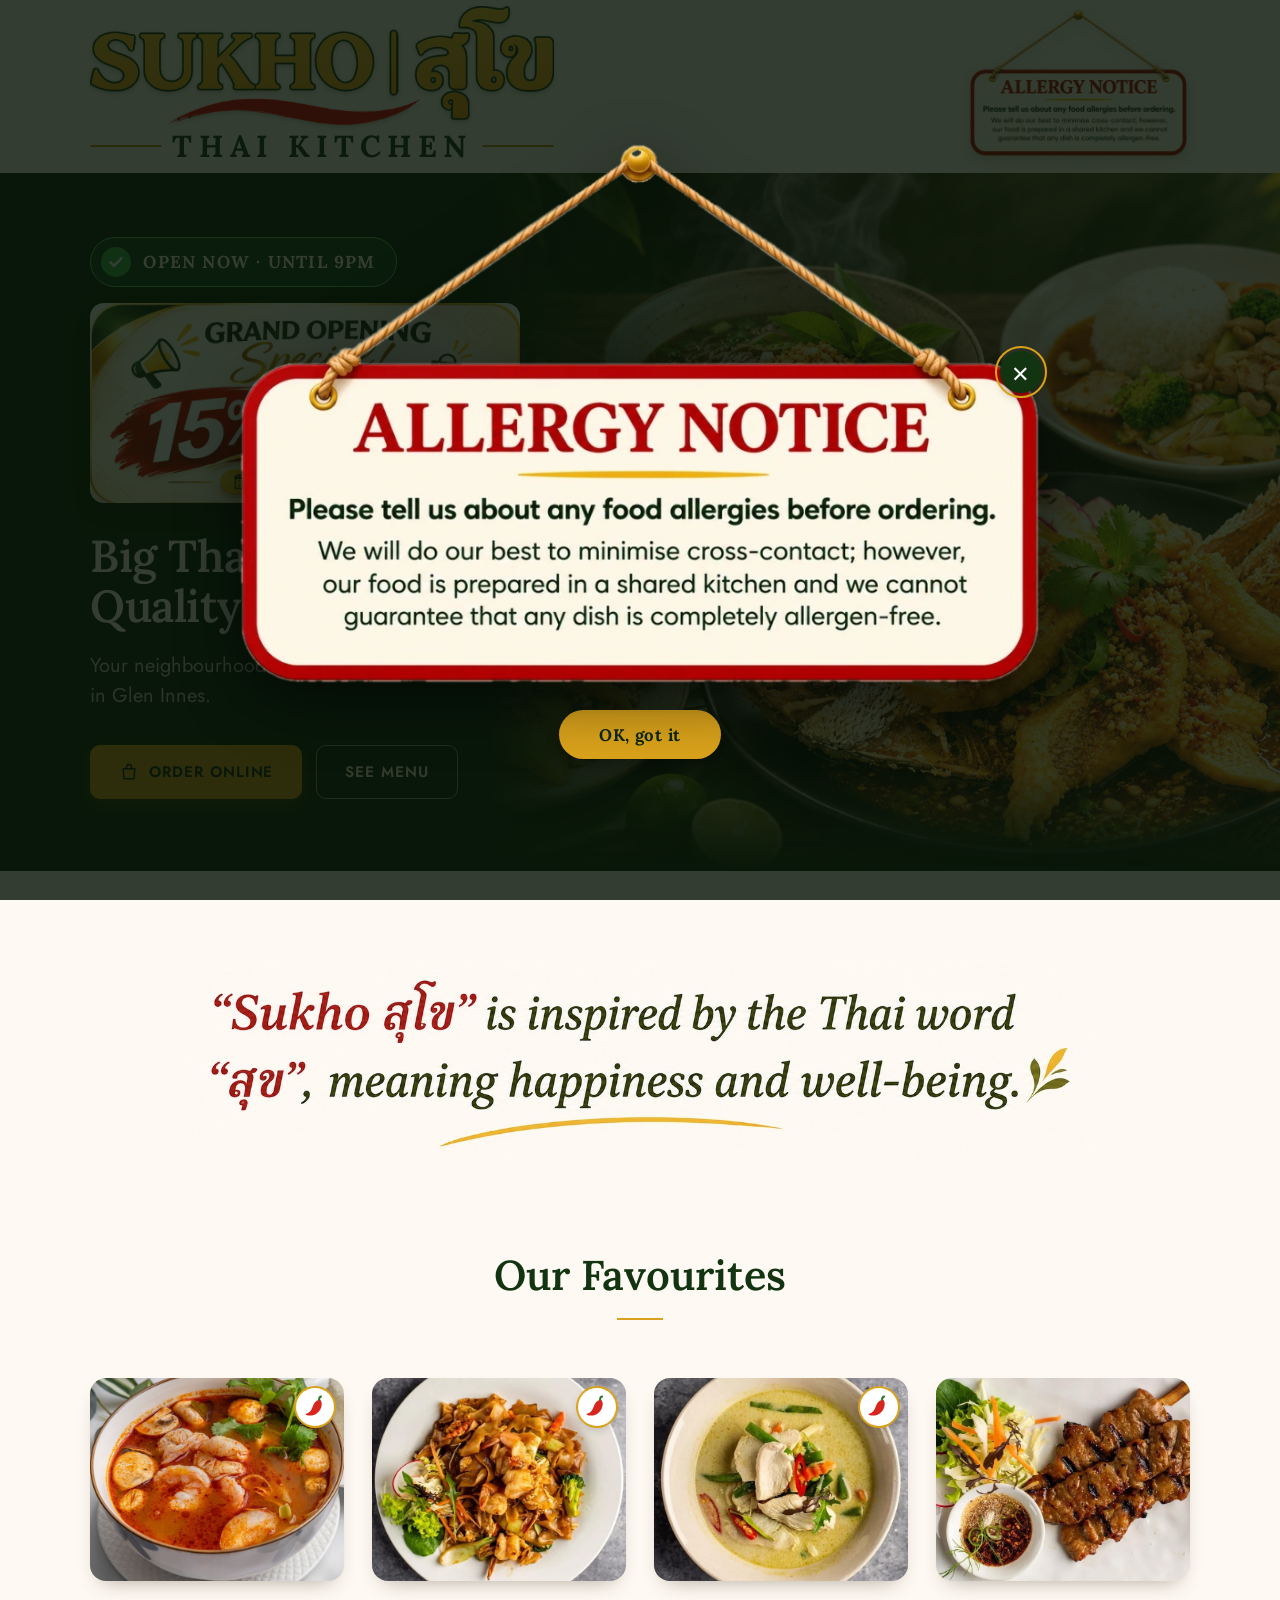
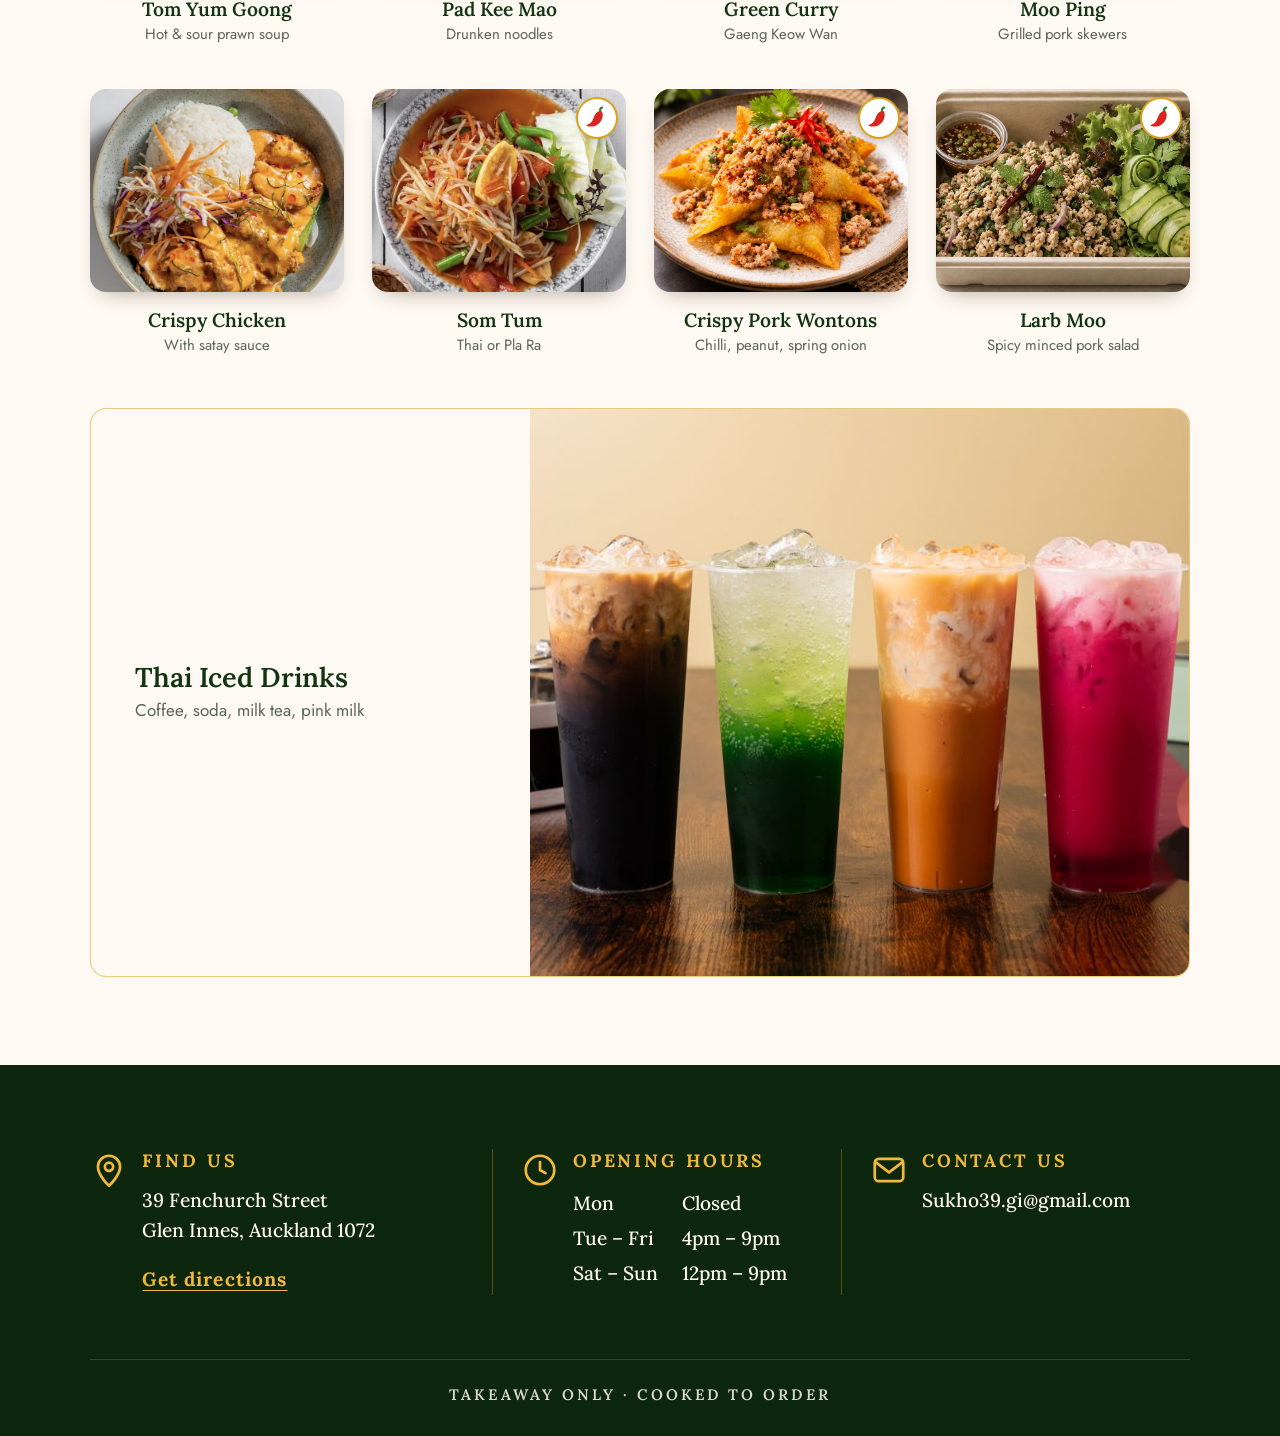
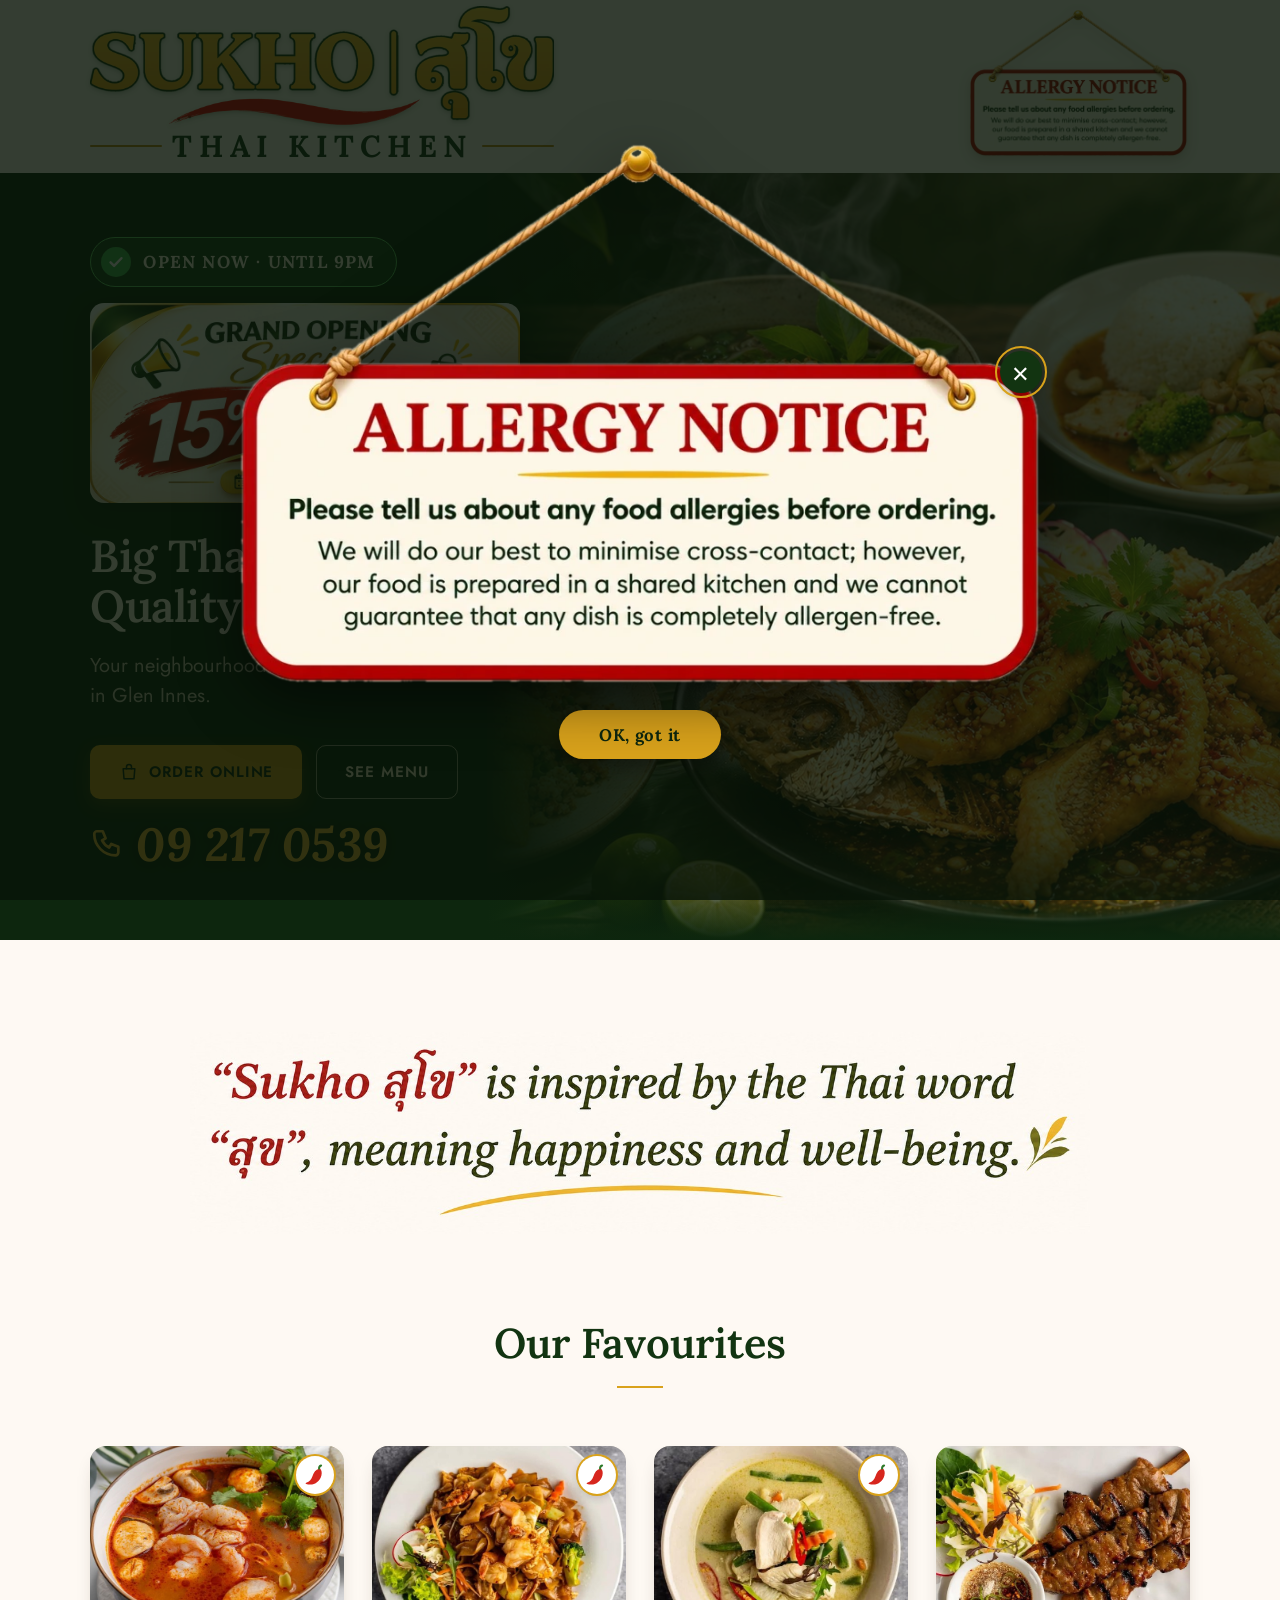
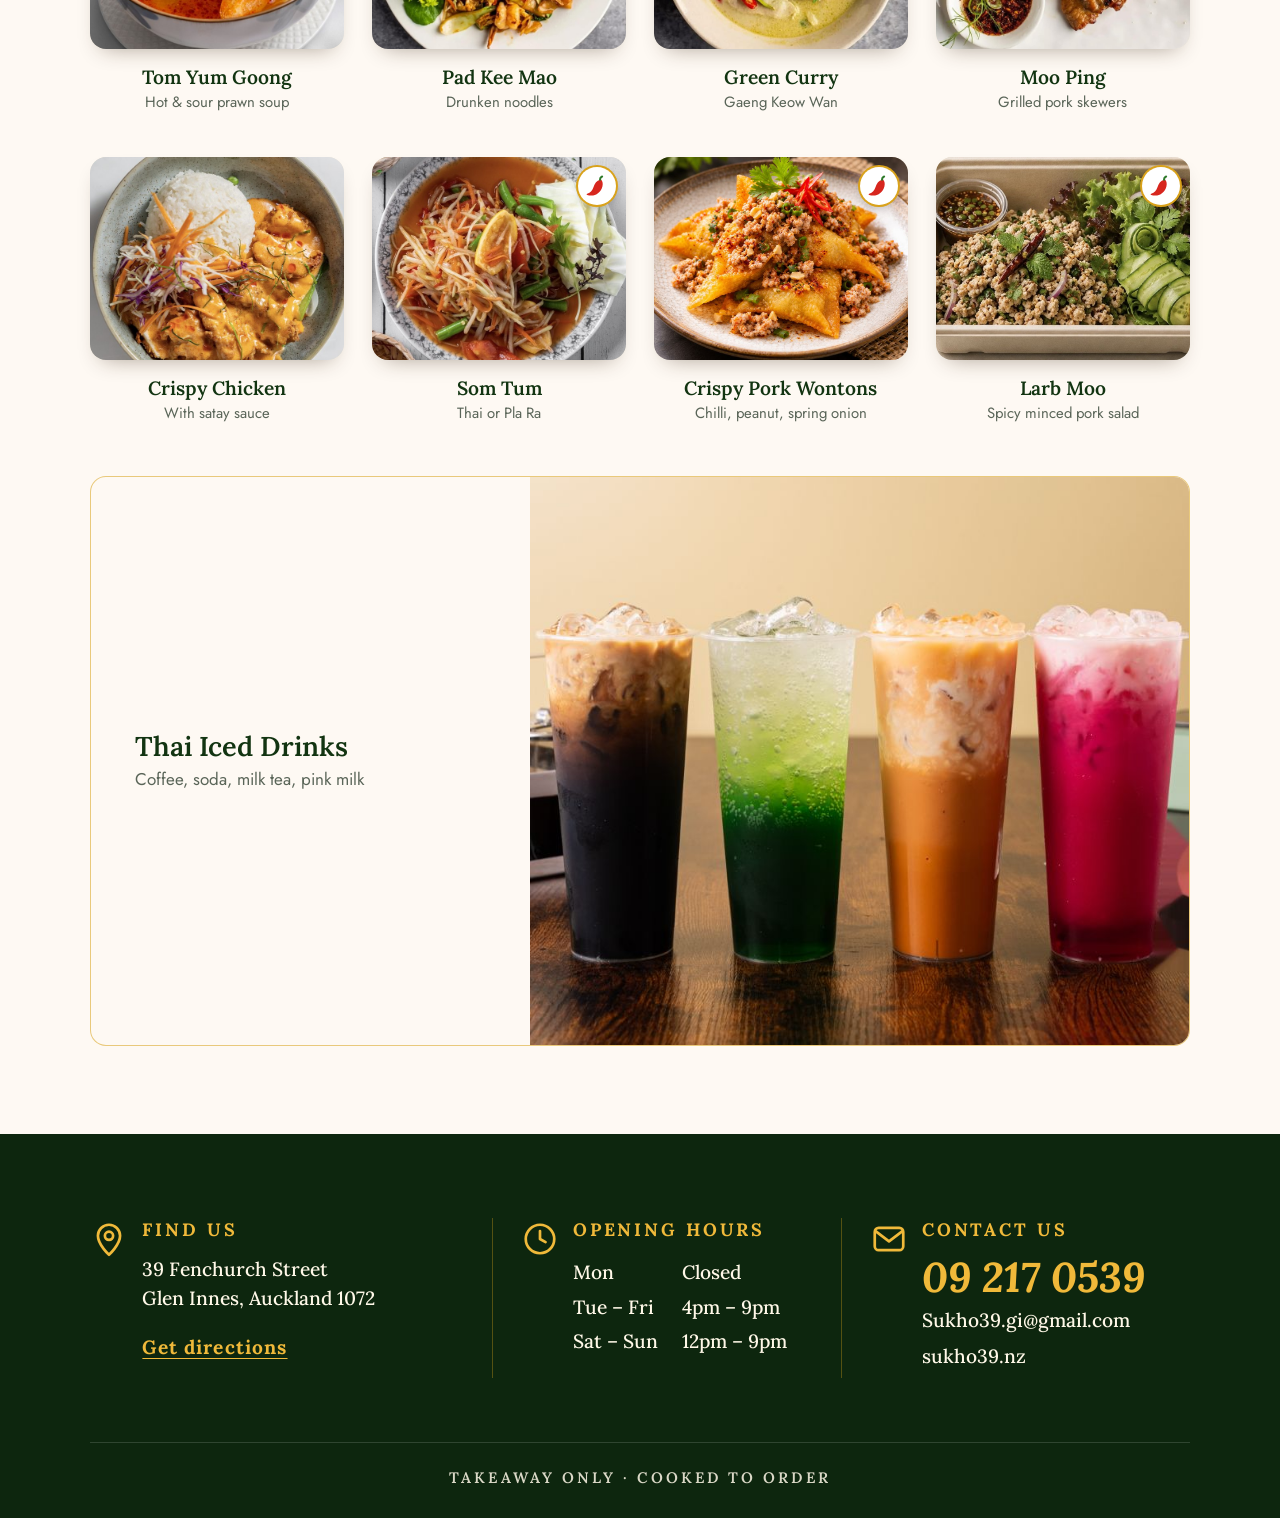
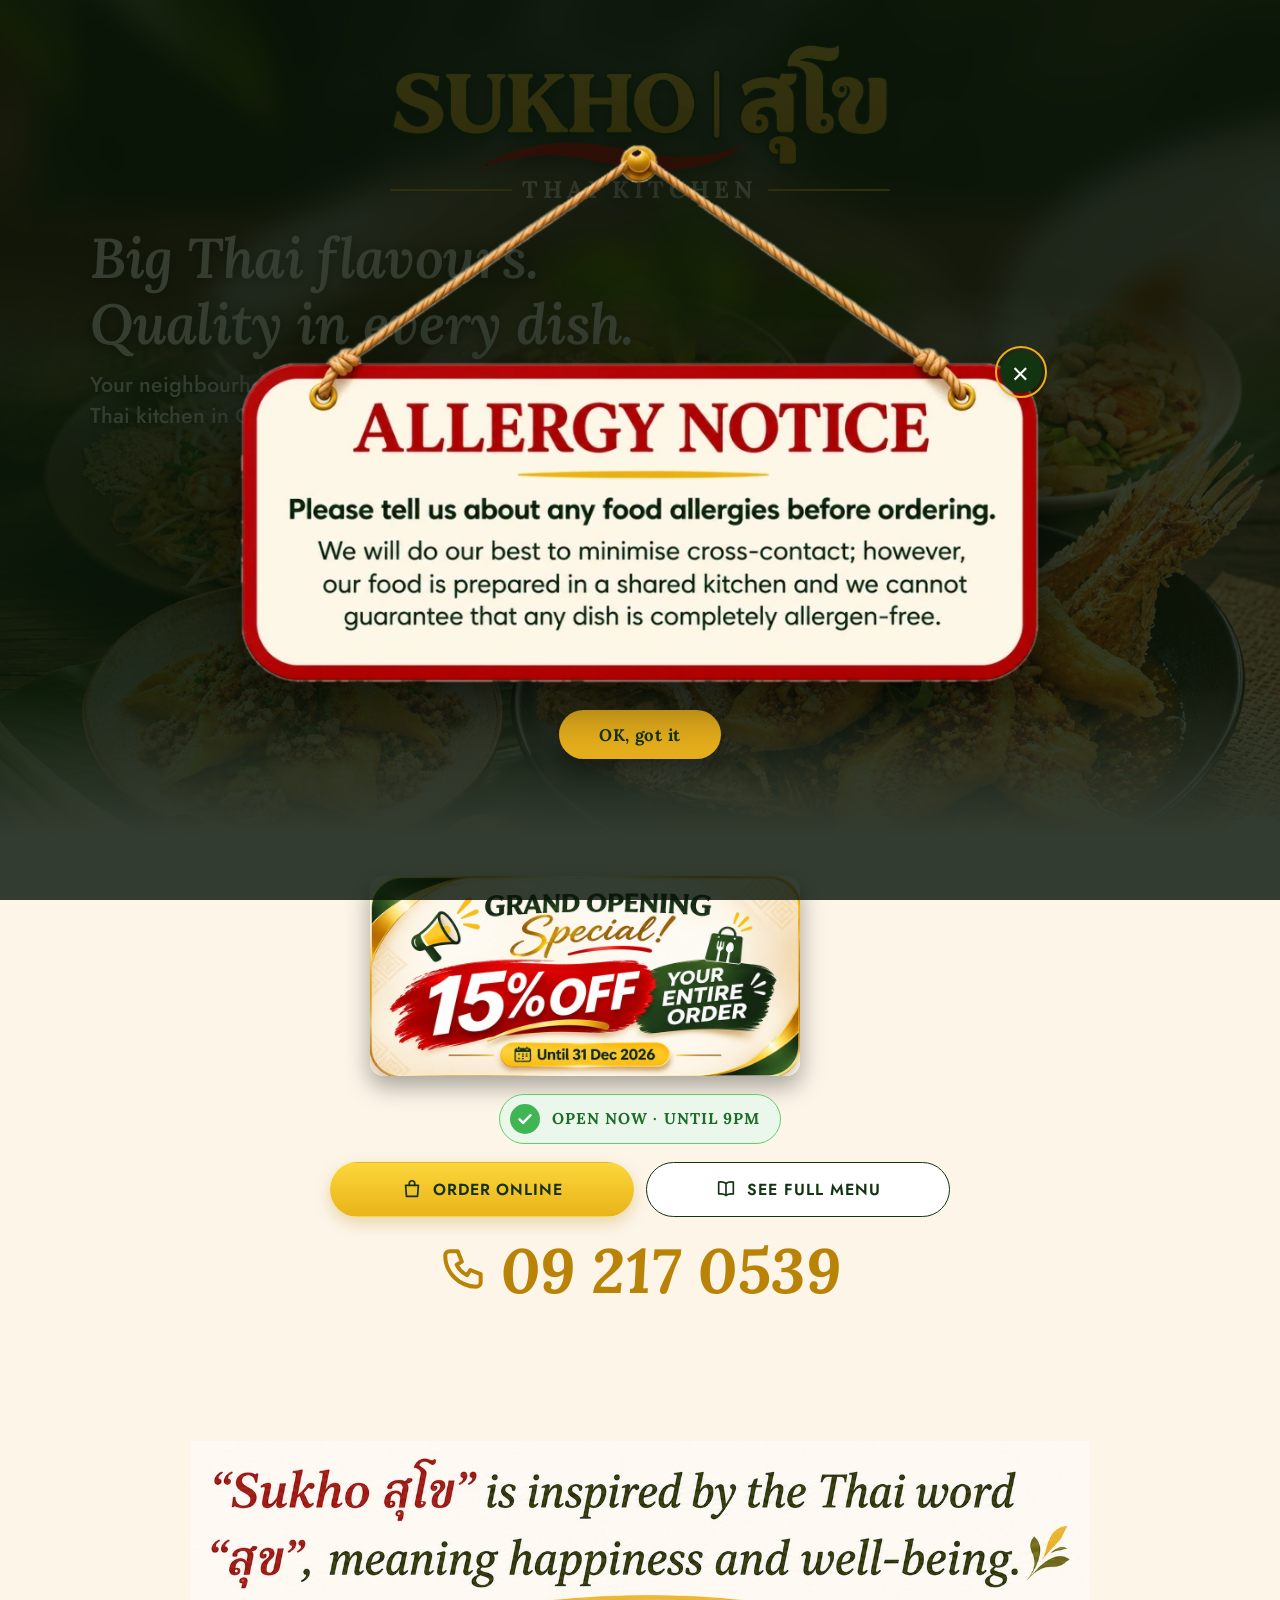
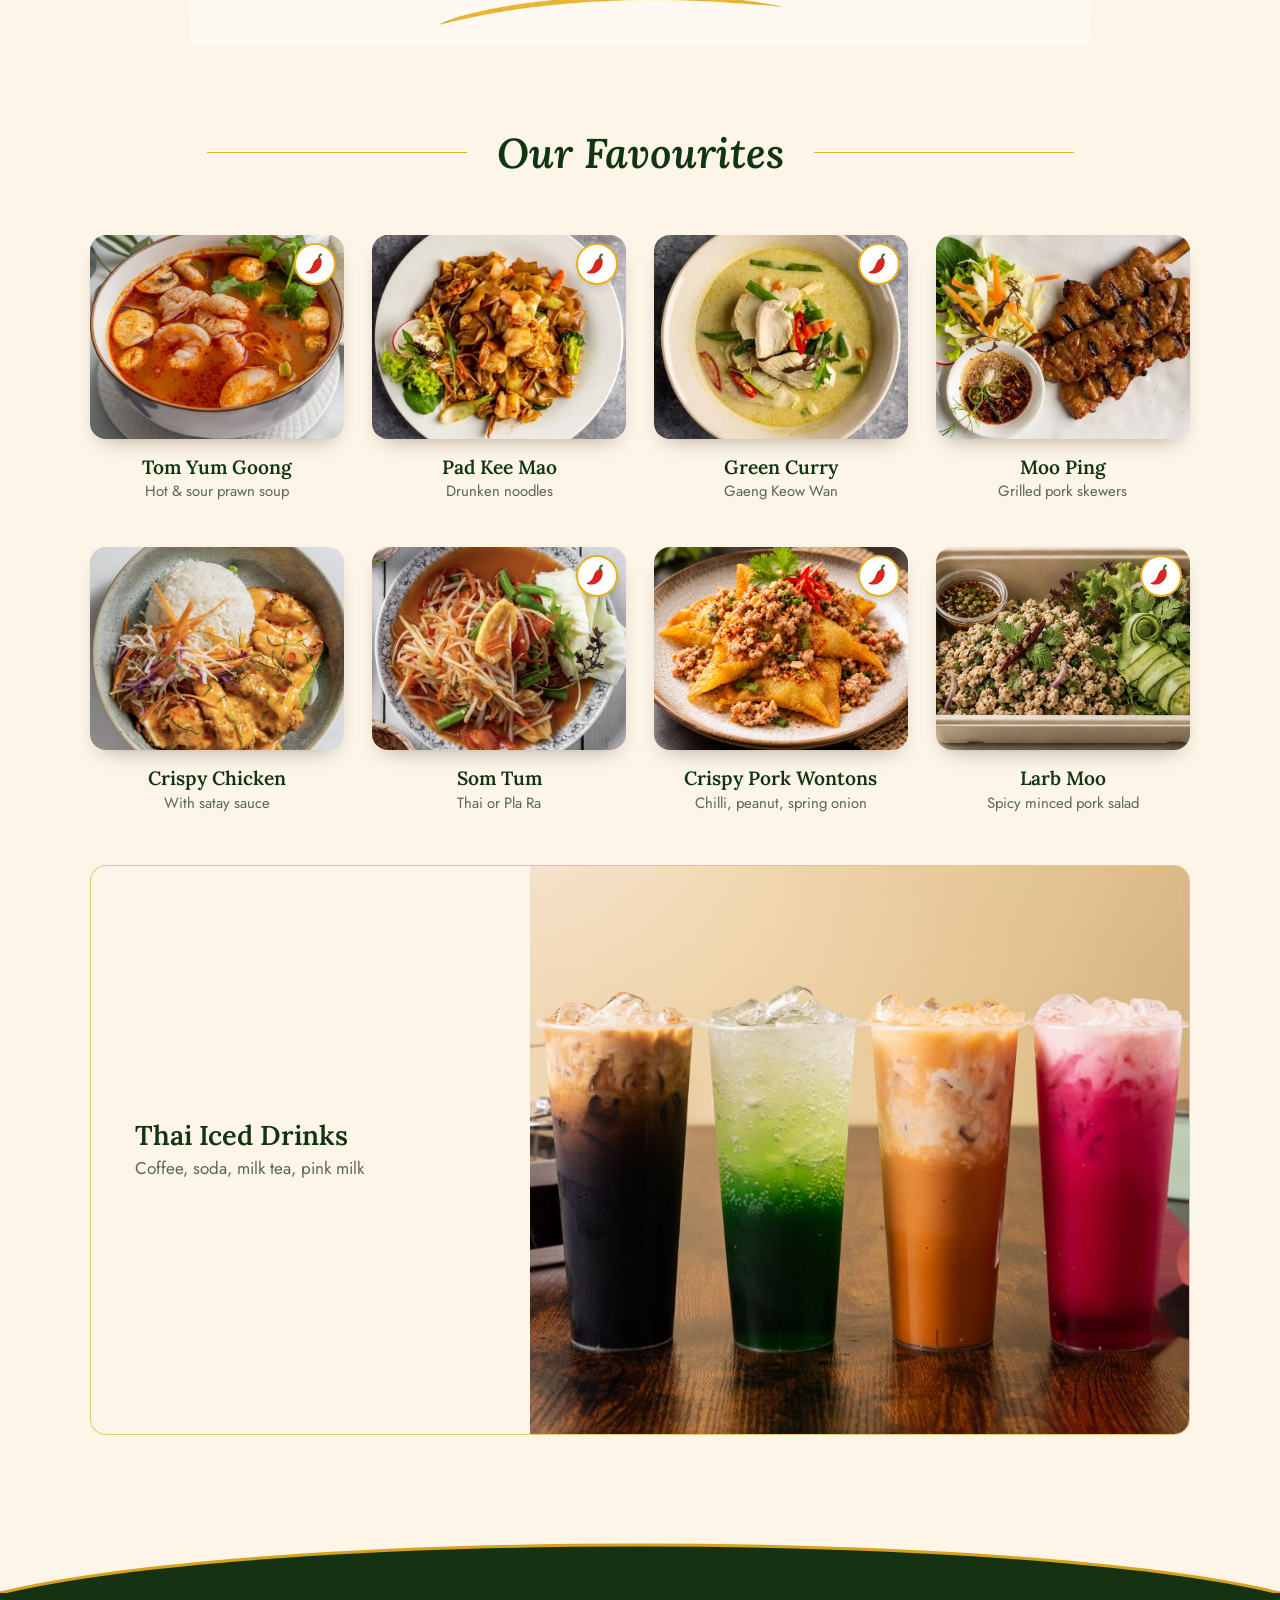
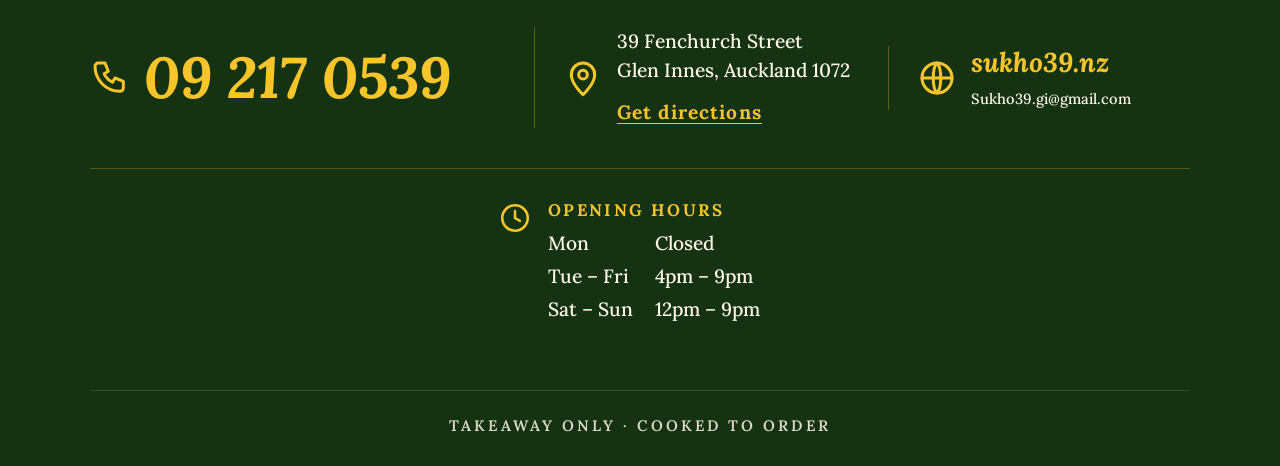
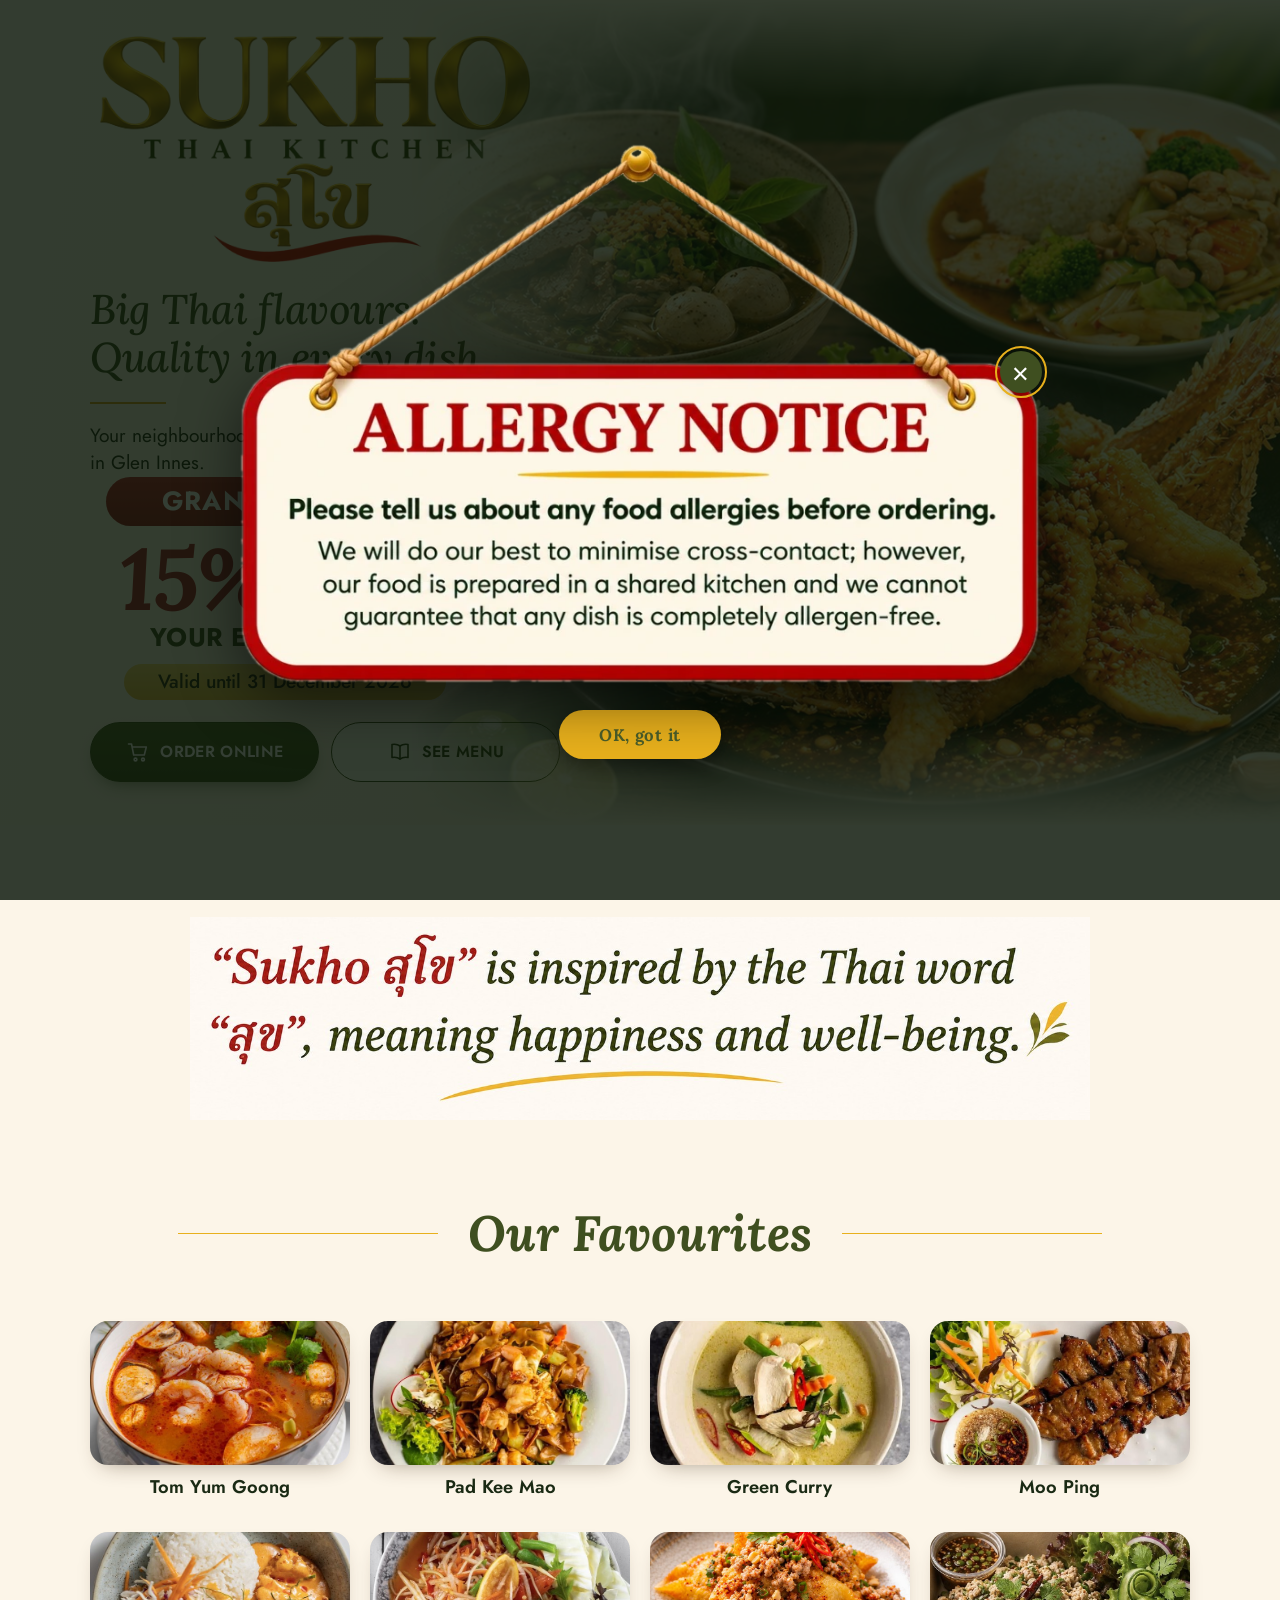
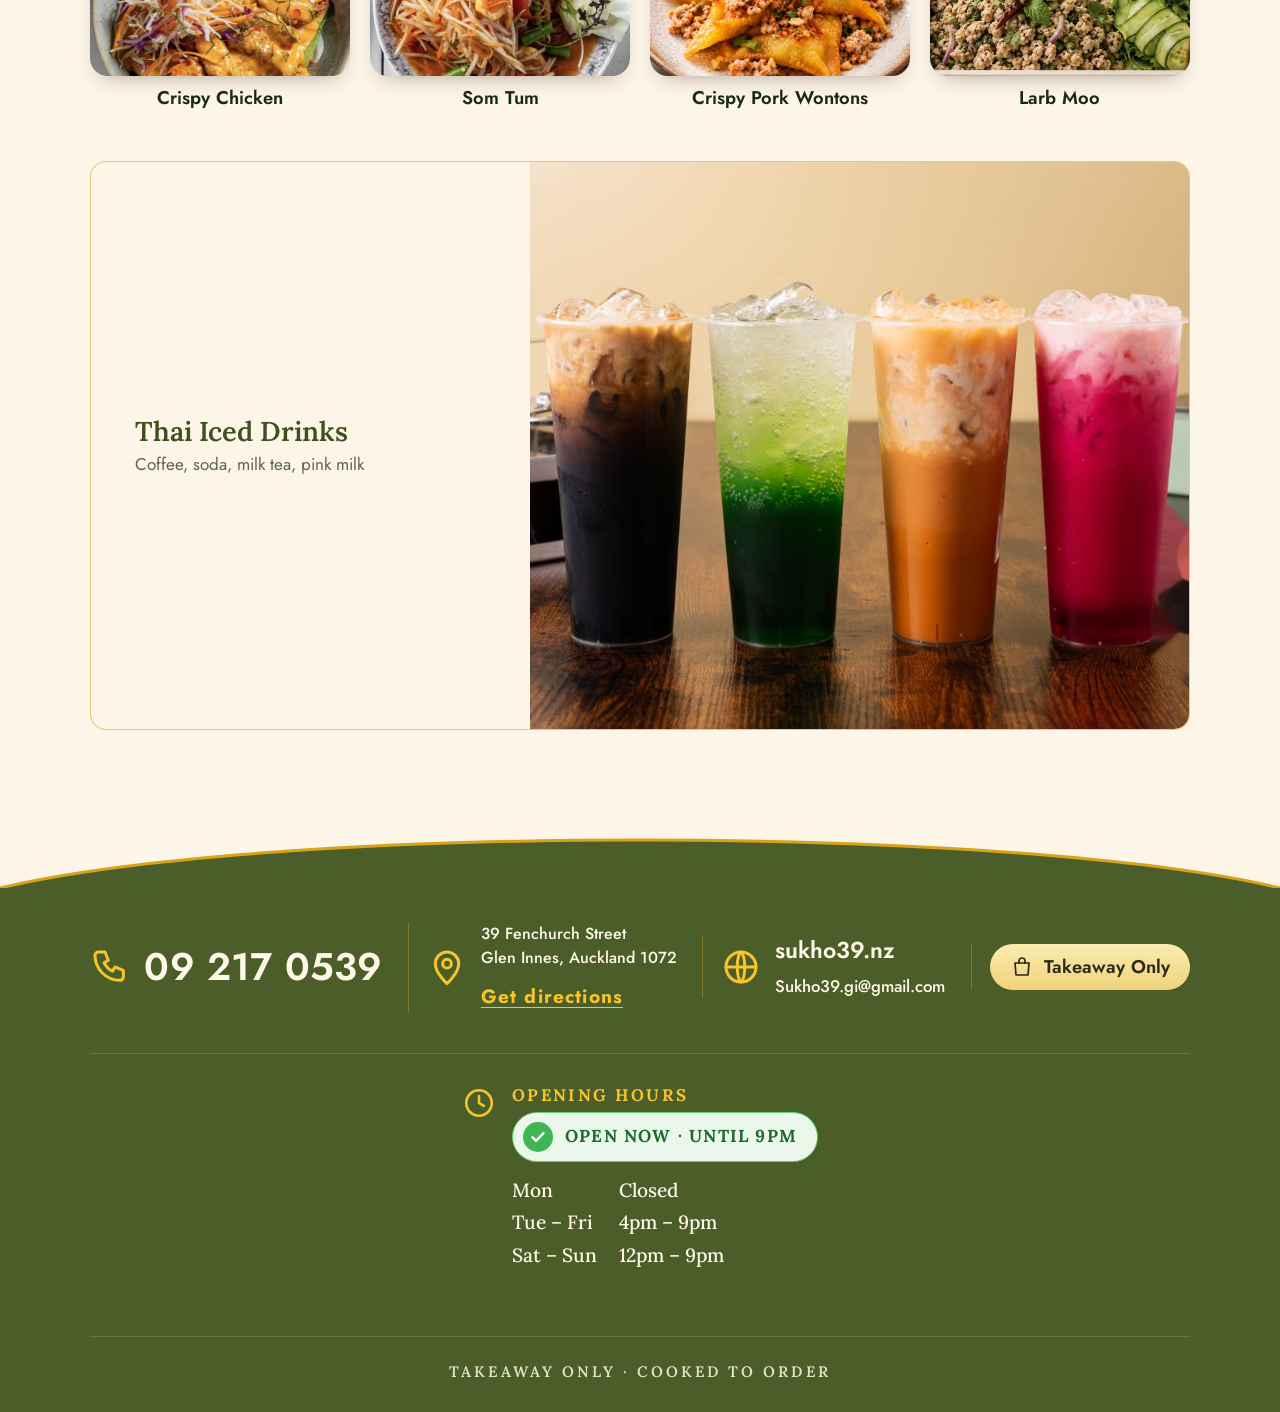
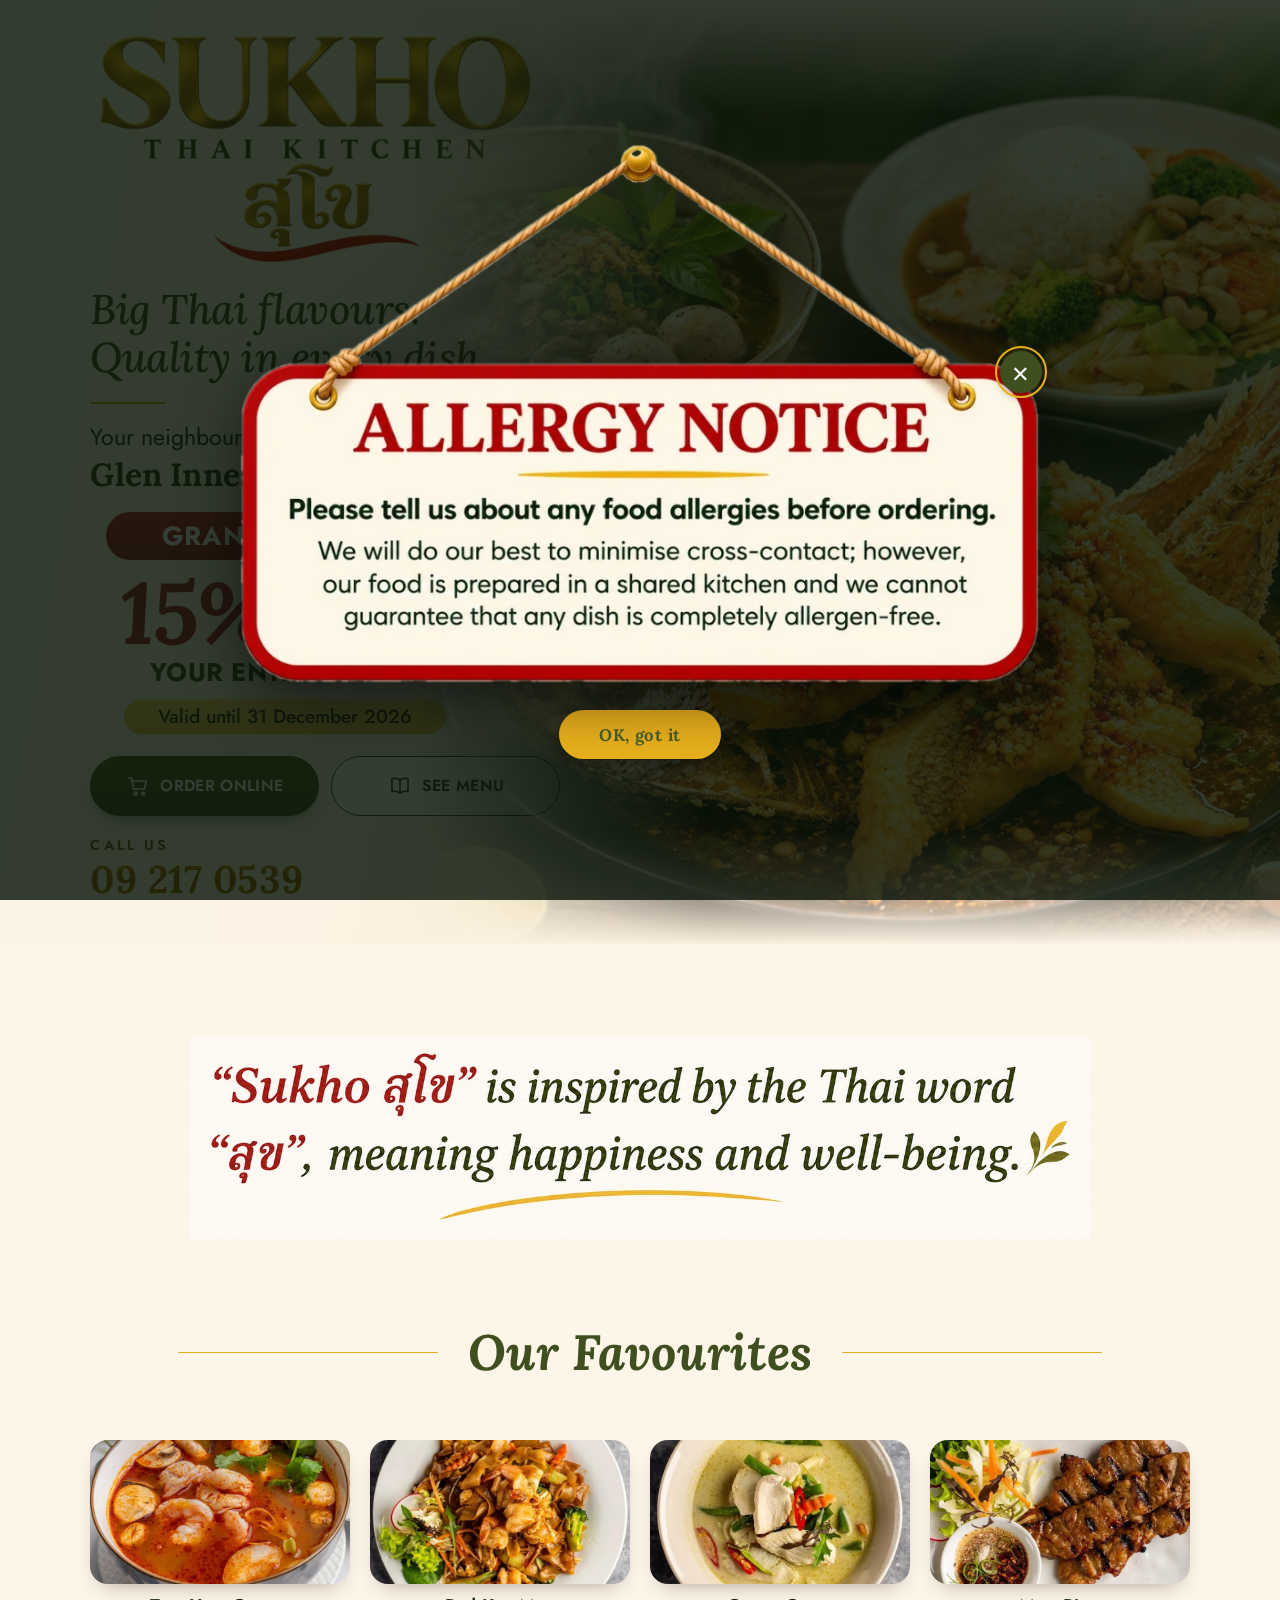
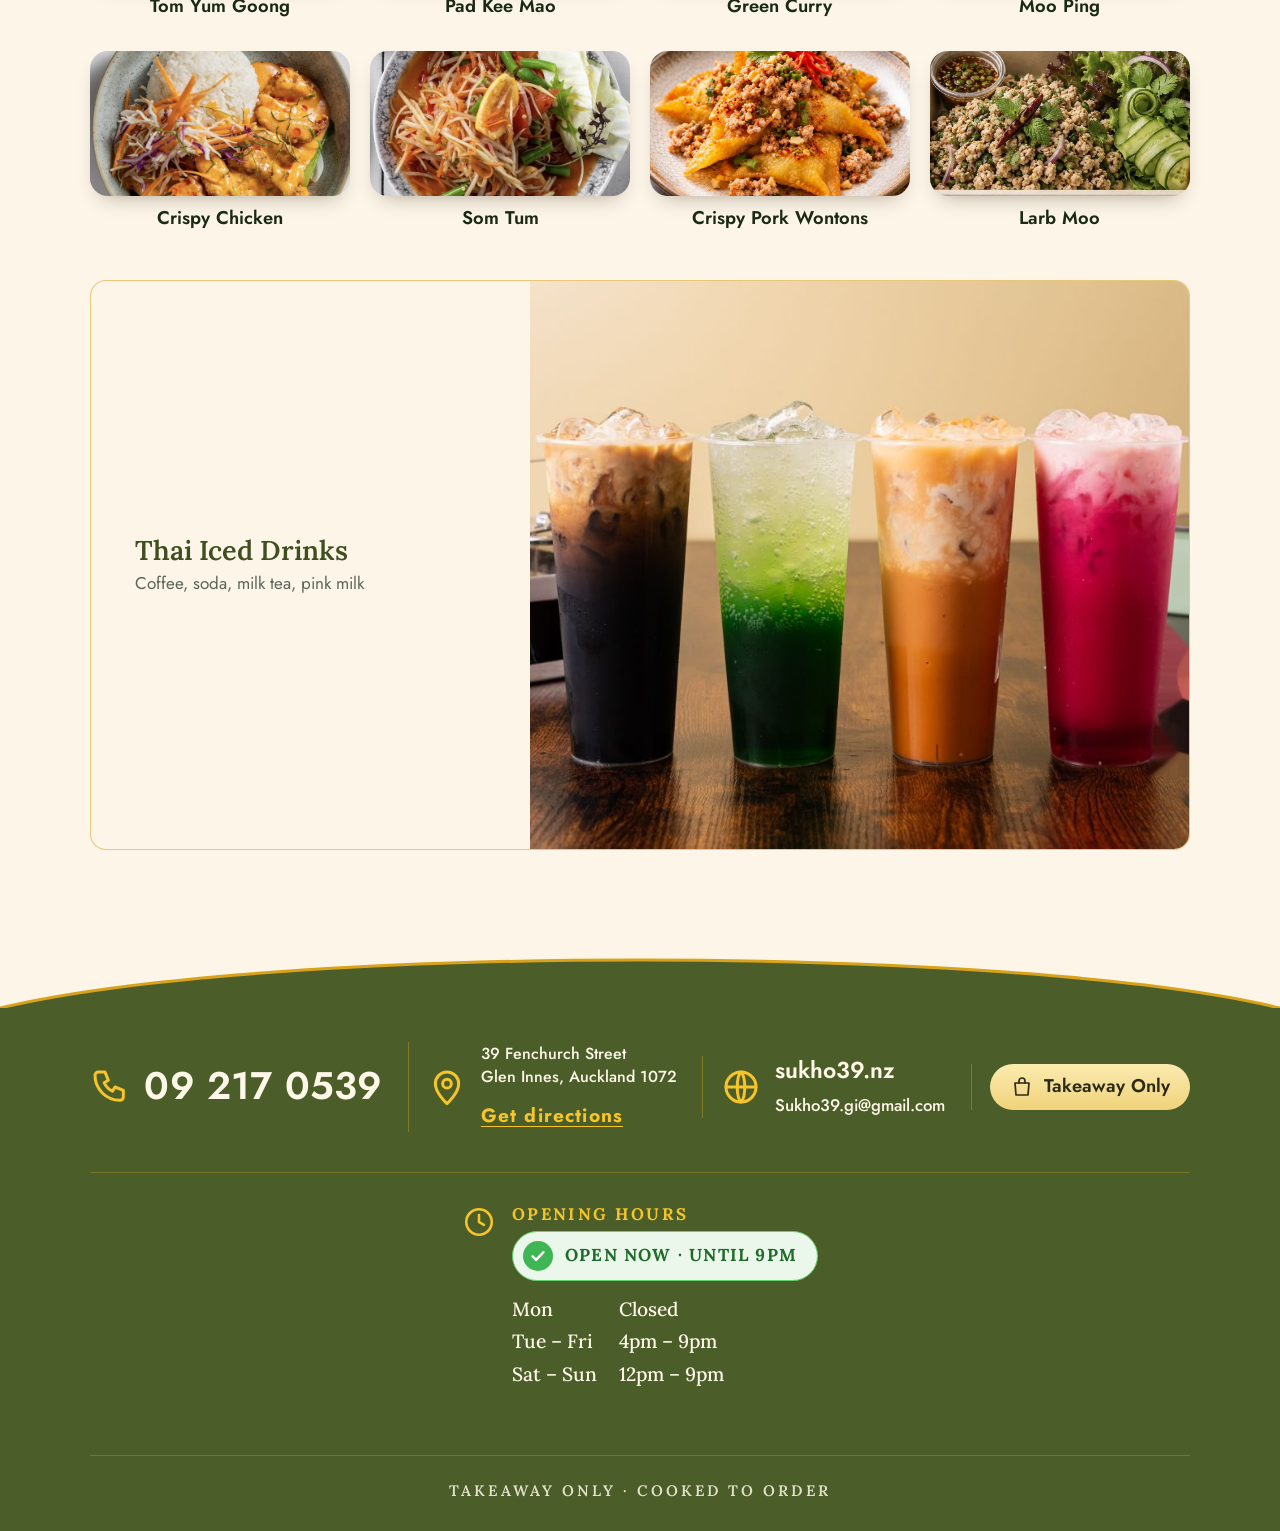
